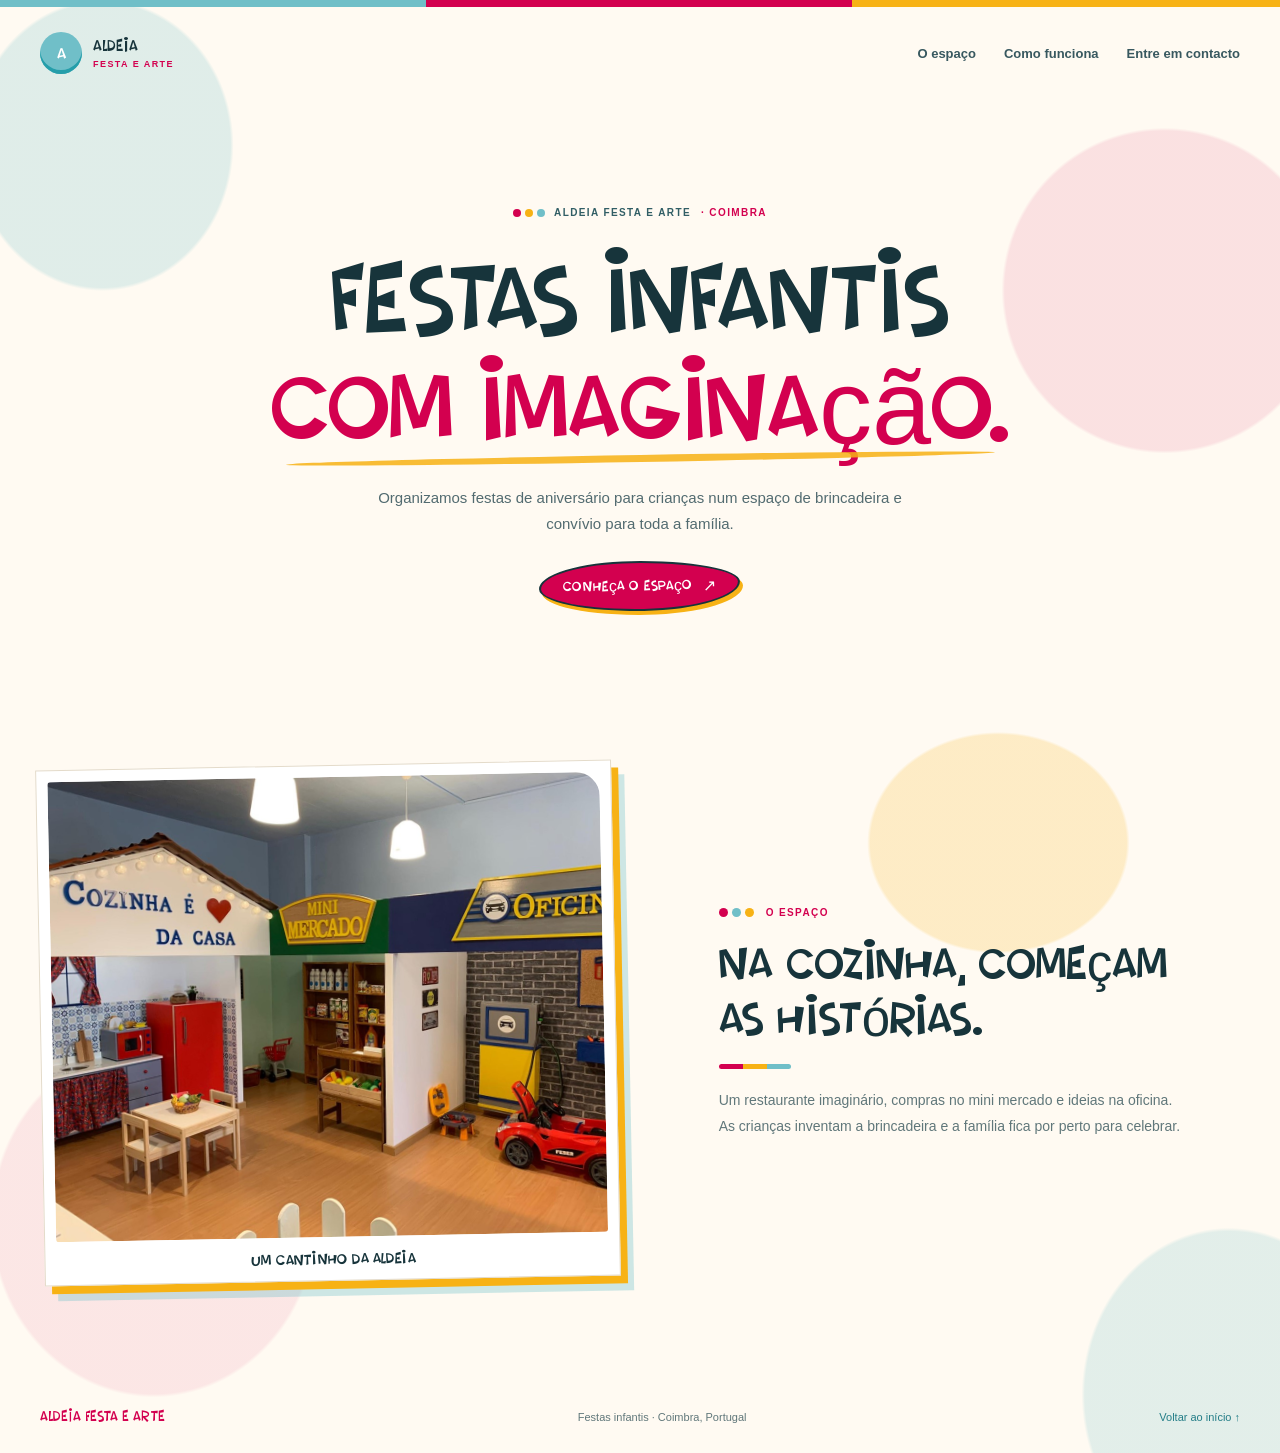
==== index.html @ 73db5b00 "initial commit" ====
<!doctype html>
<html lang="pt-PT">
  <head>
    <meta charset="utf-8">
    <meta name="viewport" content="width=device-width, initial-scale=1">
    <meta name="theme-color" content="#fffaf2">
    <meta
      name="description"
      content="Aldeia Festa e Arte: festas de aniversário para crianças em Coimbra, num espaço de brincadeira e convívio."
    >
    <title>Aldeia Festa e Arte — Festas infantis em Coimbra</title>
    <link rel="stylesheet" href="style.css">
    <link rel="stylesheet" href="home.css">
  </head>
  <body class="home-page">
    <div class="color-bar"></div>
    <header class="wrap site-header">
      <a
        class="brand"
        href="index.html"
        aria-label="Aldeia Festa e Arte, início"
      >
        <span class="brand-mark">A</span>
        <span class="brand-name">Aldeia<small>Festa e Arte</small></span>
      </a>
      <button
        class="nav-toggle"
        aria-label="Abrir menu"
        aria-expanded="false"
        aria-controls="mainNav"
      >
        ☰
      </button>
      <nav class="nav" id="mainNav" aria-label="Navegação principal">
        <a href="espaco.html">O espaço</a>
        <a href="como-funciona.html">Como funciona</a>
        <a href="contacto.html">Entre em contacto</a>
      </nav>
    </header>

    <main>
      <section class="home-cover wrap" aria-labelledby="home-title">
        <div class="home-cover-copy">
          <p class="home-overline">
            <span></span>
            Aldeia Festa e Arte <span class="home-location">· Coimbra</span>
          </p>
          <h1 id="home-title">
            Festas infantis<br>
            <span>com imaginação.</span>
          </h1>
          <p class="home-description">
            Organizamos festas de aniversário para crianças num espaço de
            brincadeira e convívio para toda a família.
          </p>
          <a class="home-scroll" href="#aldeia">
            Conheça o espaço <span aria-hidden="true">↗</span>
          </a>
        </div>
      </section>

      <section class="home-introduction">
        <div class="wrap home-introduction-inner">
          <figure class="home-visual">
            <img
              src="assets/imgs/aldeia1.jpg"
              alt="Cozinha de brincar, mini mercado e oficina na Aldeia"
              fetchpriority="high"
            >
            <figcaption>Um cantinho da Aldeia</figcaption>
          </figure>
          <div class="home-intro-copy">
            <p class="home-intro-label">
              <span class="home-dot"></span>
              O espaço
            </p>
            <h2>Na cozinha, começam as histórias.</h2>
            <p>
              Um restaurante imaginário, compras no mini mercado e ideias na
              oficina. As crianças inventam a brincadeira e a família fica por
              perto para celebrar.
            </p>
          </div>
        </div>
      </section>
    </main>

    <footer class="site-footer">
      <div class="wrap footer-inner">
        <div class="footer-brand">Aldeia Festa e Arte</div>
        <p>Festas infantis · Coimbra, Portugal</p>
        <a class="footer-home" href="index.html">Voltar ao início ↑</a>
      </div>
    </footer>
    <script src="script.js" defer></script>
  </body>
</html>
---- style.css ----
@font-face
{
  font-family: Comictastic;
  src: url('assets/font/Comictastic.otf') format('opentype');
  font-display: swap;
}

:root
{
  --teal: #70bfc8;
  --pink: #d3004f;
  --yellow: #f7b215;
  --ink: #17343b;
  --paper: #fffaf2;
  --cream: #f7efdf;
  --sans: Arial,Helvetica,sans-serif;
  --display: Comictastic,'Trebuchet MS',sans-serif;
  --serif: Georgia,'Times New Roman',serif;
  --max: 1200px;
}

*
{
  box-sizing: border-box;
}

html
{
  scroll-behavior: smooth;
}

body
{
  margin: 0;
  background: var(--paper);
  color: var(--ink);
  font-family: var(--sans);
  -webkit-font-smoothing: antialiased;
}

img
{
  display: block;
  max-width: 100%;
}

a
{
  color: inherit;
}

.color-bar
{
  height: 7px;
  background: linear-gradient(90deg,var(--teal) 0 33.3%,var(--pink) 33.3% 66.6%,var(--yellow) 66.6%);
}

.wrap
{
  width: min(var(--max),calc(100% - 64px));
  margin: auto;
}

.site-header
{
  height: 84px;
  display: flex;
  align-items: center;
  justify-content: space-between;
  gap: 28px;
  border-bottom: 1px solid #17343b18;
}

.brand
{
  display: flex;
  gap: 11px;
  align-items: center;
  text-decoration: none;
}

.brand-mark
{
  width: 42px;
  height: 42px;
  border-radius: 50%;
  display: grid;
  place-items: center;
  background: var(--teal);
  color: white;
  font: 19px var(--display);
  box-shadow: inset 0 -4px #259eaa;
}

.brand-name
{
  font: 18px var(--display);
  line-height: .98;
}

.brand-name small
{
  display: block;
  font: 9px var(--sans);
  font-weight: 800;
  letter-spacing: .16em;
  text-transform: uppercase;
  color: var(--pink);
  margin-top: 5px;
}

.nav
{
  display: flex;
  align-items: center;
  gap: 28px;
}

.nav a
{
  position: relative;
  display: inline-flex;
  align-items: center;
  justify-content: center;
  min-height: 36px;
  padding: 4px 0;
  text-decoration: none;
  font-size: 13px;
  font-weight: 700;
  color: #38585f;
  transition: color .2s;
}

.nav a::after
{
  position: absolute;
  right: 0;
  bottom: 2px;
  left: 0;
  height: 1px;
  background: var(--pink);
  content: "";
  transform: scaleX(0);
  transform-origin: left;
  transition: transform .2s ease;
}

.nav a:hover
{
  color: var(--pink);
}

.nav a:hover::after,
.nav a[aria-current=page]::after
{
  transform: scaleX(1);
}

.nav a[aria-current=page]
{
  color: var(--pink);
}

.nav-toggle
{
  display: none;
  border: 0;
  border-radius: 50%;
  background: transparent;
  font-size: 25px;
  color: var(--ink);
  cursor: pointer;
  transition: background-color .2s,color .2s;
}

.nav-toggle:hover
{
  background: #e7f4f2;
  color: var(--pink);
}

main
{
  overflow: hidden;
}

.kicker
{
  text-transform: uppercase;
  letter-spacing: .16em;
  font-size: 10px;
  font-weight: 800;
  color: #47747c;
  display: flex;
  align-items: center;
  gap: 10px;
}

.kicker:before
{
  content: "";
  width: 24px;
  height: 2px;
  background: var(--yellow);
}

.home-hero
{
  padding: 66px 0 26px;
  text-align: center;
}

.home-hero .kicker
{
  justify-content: center;
}

.home-hero .kicker:before
{
  display: none;
}

.home-hero h1
{
  font: clamp(52px,8vw,104px)/.96 var(--serif);
  font-weight: 400;
  letter-spacing: -.065em;
  max-width: 970px;
  margin: 23px auto 16px;
}

.home-hero p
{
  max-width: 590px;
  margin: 0 auto;
  color: #60777a;
  font-size: 15px;
  line-height: 1.75;
}

.home-photos
{
  display: grid;
  grid-template-columns: 1.13fr .8fr 1.13fr;
  align-items: end;
  gap: 15px;
  padding: 42px 0 68px;
}

.home-photo
{
  position: relative;
  overflow: hidden;
  background: #eadfcb;
}

.home-photo img
{
  width: 100%;
  height: 100%;
  object-fit: cover;
  transition: transform .55s;
}

.home-photo:hover img
{
  transform: scale(1.035);
}

.home-photo:first-child
{
  height: 285px;
  border-radius: 80px 8px 8px 8px;
}

.home-photo:nth-child(2)
{
  height: 355px;
  border-radius: 8px;
}

.home-photo:nth-child(3)
{
  height: 285px;
  border-radius: 8px 8px 80px 8px;
}

.photo-caption
{
  position: absolute;
  left: 12px;
  bottom: 12px;
  background: var(--paper);
  padding: 8px 12px;
  border-radius: 20px;
  font-size: 10px;
  font-weight: 700;
}

.home-intro
{
  border-top: 1px solid #17343b20;
  padding: 46px 0 82px;
  display: grid;
  grid-template-columns: 1fr 1.2fr;
  gap: 45px;
  align-items: start;
}

.home-intro h2
{
  font: 38px/1.06 var(--serif);
  font-weight: 400;
  letter-spacing: -.04em;
  margin: 0;
}

.home-intro p
{
  font-size: 14px;
  line-height: 1.8;
  color: #60777a;
  margin: 0;
  max-width: 620px;
}

.page-links
{
  background: var(--cream);
  padding: 62px 0;
}

.page-links-head
{
  display: flex;
  justify-content: space-between;
  align-items: end;
  margin-bottom: 24px;
}

.page-links h2
{
  font: 36px var(--serif);
  font-weight: 400;
  letter-spacing: -.04em;
  margin: 13px 0 0;
}

.page-link-list
{
  border-top: 1px solid #17343b30;
}

.page-link
{
  display: grid;
  grid-template-columns: 70px 1fr auto;
  align-items: center;
  text-decoration: none;
  padding: 20px 5px;
  border-bottom: 1px solid #17343b30;
  gap: 20px;
  transition: padding .2s,color .2s;
}

.page-link:hover
{
  padding-left: 14px;
  color: var(--pink);
}

.page-link .num
{
  font: 21px var(--display);
  color: var(--teal);
}

.page-link strong
{
  font: 24px var(--serif);
  font-weight: 400;
}

.page-link .arrow
{
  font-size: 20px;
}

.page-hero
{
  padding: 72px 0 46px;
}

.page-hero h1
{
  font: clamp(50px,8vw,96px)/.96 var(--serif);
  font-weight: 400;
  letter-spacing: -.065em;
  max-width: 850px;
  margin: 22px 0;
}

.page-hero p
{
  max-width: 590px;
  color: #60777a;
  font-size: 15px;
  line-height: 1.75;
}

.feature-photo
{
  width: 100%;
  height: min(62vw,590px);
  min-height: 300px;
  object-fit: cover;
  border-radius: 8px 110px 8px 8px;
}

.content-section
{
  padding: 74px 0;
}

.content-section h2
{
  font: clamp(36px,5vw,58px)/1 var(--serif);
  font-weight: 400;
  letter-spacing: -.05em;
  margin: 15px 0 22px;
}

.content-section p
{
  color: #60777a;
  line-height: 1.8;
  font-size: 14px;
}

.two-col
{
  display: grid;
  grid-template-columns: .85fr 1.15fr;
  gap: 64px;
  align-items: center;
}

.two-col img
{
  width: 100%;
  height: 420px;
  object-fit: cover;
  border-radius: 8px 80px 8px 8px;
}

.text-col
{
  max-width: 580px;
}

.feature-list
{
  list-style: none;
  padding: 0;
  margin: 24px 0 0;
  display: grid;
  gap: 16px;
}

.feature-list li
{
  display: grid;
  grid-template-columns: 36px 1fr;
  gap: 12px;
  align-items: start;
}

.feature-list .icon
{
  width: 34px;
  height: 34px;
  border-radius: 11px;
  background: #e2f3f2;
  display: grid;
  place-items: center;
  color: #258e99;
}

.feature-list strong
{
  display: block;
  font-size: 13px;
  margin: 2px 0 4px;
}

.feature-list span
{
  font-size: 12px;
  line-height: 1.6;
  color: #718487;
}

.gallery-grid
{
  display: grid;
  grid-template-columns: repeat(12,1fr);
  grid-auto-rows: 68px;
  gap: 14px;
  padding: 8px 0 78px;
}

.gallery-item
{
  position: relative;
  overflow: hidden;
  background: #eee;
}

.gallery-item img
{
  width: 100%;
  height: 100%;
  object-fit: cover;
  transition: transform .5s;
}

.gallery-item:hover img
{
  transform: scale(1.04);
}

.gallery-item:nth-child(1)
{
  grid-column: span 7;
  grid-row: span 6;
  border-radius: 75px 8px 8px;
}

.gallery-item:nth-child(2)
{
  grid-column: span 5;
  grid-row: span 4;
  border-radius: 8px;
}

.gallery-item:nth-child(3)
{
  grid-column: span 5;
  grid-row: span 4;
  border-radius: 8px 8px 65px;
}

.gallery-item:nth-child(4)
{
  grid-column: span 7;
  grid-row: span 5;
  border-radius: 8px;
}

.gallery-item:nth-child(5)
{
  grid-column: span 5;
  grid-row: span 5;
  border-radius: 8px;
}

.gallery-item:nth-child(6)
{
  grid-column: span 6;
  grid-row: span 5;
  border-radius: 8px 8px 8px 70px;
}

.gallery-item:nth-child(7)
{
  grid-column: span 6;
  grid-row: span 5;
  border-radius: 8px;
}

.gallery-item figcaption
{
  position: absolute;
  left: 12px;
  bottom: 12px;
  background: #fffaf2ed;
  padding: 8px 12px;
  border-radius: 30px;
  font-size: 10px;
  font-weight: 700;
}

.steps
{
  display: grid;
  grid-template-columns: repeat(3,1fr);
  gap: 14px;
  padding: 8px 0 72px;
}

.step
{
  background: #fff;
  padding: 28px 25px;
  min-height: 220px;
}

.step .num
{
  font: 43px var(--display);
  color: var(--teal);
}

.step:nth-child(2) .num
{
  color: var(--pink);
}

.step:nth-child(3) .num
{
  color: #d99500;
}

.step h2
{
  font: 25px var(--serif);
  font-weight: 400;
  margin: 15px 0 9px;
}

.step p
{
  font-size: 13px;
  line-height: 1.7;
  color: #718487;
  margin: 0;
}

.note-band
{
  background: var(--teal);
  color: #fff;
  padding: 34px;
  border-radius: 5px 70px 5px 5px;
  margin: 0 0 75px;
}

.note-band p
{
  font: 25px/1.3 var(--serif);
  margin: 0;
  max-width: 720px;
  color: #fff;
}

.site-footer
{
  background: #12353c;
  color: #dcebed;
  padding: 27px 0;
}

.footer-inner
{
  display: flex;
  align-items: center;
  justify-content: space-between;
  gap: 20px;
}

.footer-inner p
{
  font-size: 11px;
  color: #afc8ca;
  margin: 0;
}

.footer-brand
{
  font: 16px var(--display);
}

.footer-home
{
  font-size: 11px;
  color: #eaf6f6;
  text-decoration: none;
}

@media(max-width:760px)
{
  .wrap
  {
    width: calc(100% - 40px);
  }

  .site-header
  {
    height: 72px;
  }

  .nav-toggle
  {
    display: block;
    width: 42px;
    height: 42px;
  }

  .nav
  {
    display: none;
    position: absolute;
    z-index: 5;
    top: 72px;
    left: 14px;
    right: 14px;
    padding: 12px 18px;
    background: #fffdf8;
    border: 1px solid #e9dfcf;
    border-radius: 12px;
    box-shadow: 0 14px 30px rgb(23 52 59 / 12%);
    align-items: flex-start;
    flex-direction: column;
    gap: 0;
  }

  .nav a
  {
    width: 100%;
    justify-content: flex-start;
    min-height: 46px;
    padding: 0;
    border-bottom: 1px solid #e9dfcf;
  }

  .nav a::after
  {
    display: none;
  }

  .nav a:last-child
  {
    border-bottom: 0;
  }

  .nav a
  {
    width: 100%;
    justify-content: flex-start;
    min-height: 45px;
    padding: 0 15px;
  }

  .nav.open
  {
    display: flex;
  }

  .home-hero
  {
    padding-top: 54px;
  }

  .home-hero h1
  {
    font-size: clamp(48px,12vw,76px);
  }

  .home-hero p
  {
    font-size: 14px;
  }

  .home-photos
  {
    gap: 8px;
    padding: 31px 0 51px;
  }

  .home-photo:first-child,.home-photo:nth-child(3)
  {
    height: 210px;
  }

  .home-photo:nth-child(2)
  {
    height: 270px;
  }

  .photo-caption
  {
    font-size: 8px;
    left: 7px;
    bottom: 7px;
    padding: 7px 9px;
  }

  .home-intro
  {
    grid-template-columns: 1fr;
    gap: 18px;
    padding: 32px 0 58px;
  }

  .home-intro h2
  {
    font-size: 34px;
  }

  .page-links
  {
    padding: 48px 0;
  }

  .page-link
  {
    grid-template-columns: 40px 1fr auto;
    gap: 12px;
  }

  .page-link strong
  {
    font-size: 20px;
  }

  .page-hero
  {
    padding: 54px 0 30px;
  }

  .feature-photo
  {
    height: 390px;
    min-height: 0;
    border-top-right-radius: 75px;
  }

  .content-section
  {
    padding: 54px 0;
  }

  .two-col
  {
    grid-template-columns: 1fr;
    gap: 30px;
  }

  .two-col img
  {
    height: 340px;
  }

  .gallery-grid
  {
    grid-auto-rows: 48px;
    gap: 9px;
    padding-bottom: 56px;
  }

  .gallery-item:nth-child(1)
  {
    grid-column: span 12;
    grid-row: span 5;
  }

  .gallery-item:nth-child(2)
  {
    grid-column: span 6;
    grid-row: span 4;
  }

  .gallery-item:nth-child(3)
  {
    grid-column: span 6;
    grid-row: span 4;
  }

  .gallery-item:nth-child(4)
  {
    grid-column: span 7;
    grid-row: span 4;
  }

  .gallery-item:nth-child(5)
  {
    grid-column: span 5;
    grid-row: span 4;
  }

  .gallery-item:nth-child(6)
  {
    grid-column: span 6;
    grid-row: span 4;
  }

  .gallery-item:nth-child(7)
  {
    grid-column: span 6;
    grid-row: span 4;
  }

  .steps
  {
    grid-template-columns: 1fr;
    padding-bottom: 48px;
  }

  .step
  {
    min-height: 0;
    padding: 23px;
  }

  .note-band
  {
    padding: 26px;
    margin-bottom: 55px;
  }

  .note-band p
  {
    font-size: 21px;
  }

  .footer-inner
  {
    align-items: flex-start;
    flex-direction: column;
    gap: 9px;
  }

}

@media(prefers-reduced-motion:reduce)
{
  html
  {
    scroll-behavior: auto;
  }

  *,*:before,*:after
  {
    transition: none!important;
  }

}

/* Tipografia da identidade visual nas páginas internas. */
.page-hero h1,
.page-links h2,
.page-link strong,
.content-section h2,
.step h2,
.note-band p
{
  font-family: var(--display);
  letter-spacing: 0;
}
---- home.css ----
.home-page {
  background-color: var(--paper);
  background-image:
    radial-gradient(ellipse at 8% 10%, rgb(112 191 200 / 22%) 0 8rem, transparent 8.2rem),
    radial-gradient(ellipse at 91% 20%, rgb(211 0 79 / 10%) 0 10rem, transparent 10.2rem),
    radial-gradient(ellipse at 78% 58%, rgb(247 178 21 / 20%) 0 8rem, transparent 8.2rem),
    radial-gradient(ellipse at 12% 84%, rgb(211 0 79 / 8%) 0 10rem, transparent 10.2rem),
    radial-gradient(ellipse at 96% 96%, rgb(112 191 200 / 20%) 0 9rem, transparent 9.2rem);
}

.home-page .site-header {
  height: 92px;
  border-bottom: 0;
  background: transparent;
}

.home-page .nav {
  gap: 28px;
  padding: 0;
  border: 0;
  background: transparent;
  box-shadow: none;
  transform: none;
}

.home-page .nav a {
  min-height: 36px;
  padding: 4px 0;
  border-radius: 0;
}

.home-cover {
  position: relative;
  isolation: isolate;
  display: grid;
  width: 100%;
  max-width: none;
  min-height: clamp(460px, 54vw, 620px);
  margin: 0;
  padding: 64px 32px 78px;
  align-items: center;
  text-align: center;
}

.home-cover::before {
  position: absolute;
  z-index: -1;
  inset: 0;
  background: transparent;
  content: "";
}

.home-cover-copy {
  position: relative;
  max-width: 910px;
  margin: 0 auto;
  padding: clamp(24px, 4vw, 42px) clamp(20px, 5vw, 58px);
  border: 0;
  border-radius: 0;
  background: transparent;
  box-shadow: none;
}

.home-overline {
  display: flex;
  align-items: center;
  justify-content: center;
  gap: 10px;
  margin: 0;
  color: #537078;
  font-size: 10px;
  font-weight: 800;
  letter-spacing: 0.14em;
  line-height: 1.5;
  text-transform: uppercase;
}

.home-overline > span:first-child {
  width: 8px;
  height: 8px;
  margin-right: 23px;
  border-radius: 50%;
  background: var(--pink);
  box-shadow: 12px 0 0 var(--yellow), 24px 0 0 var(--teal);
}

.home-overline {
  color: #315e65;
}

.home-location {
  color: var(--pink);
}

.home-cover h1 {
  margin: 24px 0 18px;
  color: var(--ink);
  font-family: var(--display);
  font-size: clamp(57px, 8.3vw, 112px);
  font-weight: 400;
  letter-spacing: 0;
  line-height: 1.02;
  text-wrap: balance;
}

.home-cover h1 span {
  position: relative;
  color: var(--pink);
  white-space: nowrap;
}

.home-cover h1 span::after {
  position: absolute;
  right: 2%;
  bottom: -6px;
  left: 2%;
  height: 7px;
  border-radius: 50%;
  background: var(--yellow);
  content: "";
  opacity: 0.85;
  transform: rotate(-1deg);
}

.home-description {
  max-width: 540px;
  margin: 24px auto 24px;
  color: #526b70;
  font-size: 15px;
  line-height: 1.75;
}

.home-scroll {
  position: relative;
  display: inline-flex;
  align-items: center;
  justify-content: center;
  gap: 10px;
  min-height: 50px;
  padding: 0 22px;
  border: 2px solid var(--ink);
  border-radius: 46% 54% 48% 52% / 53% 44% 56% 47%;
  background: var(--pink);
  box-shadow: 3px 4px 0 var(--yellow);
  color: #fff;
  font-family: var(--display);
  font-size: 16px;
  text-decoration: none;
  white-space: nowrap;
  transform: rotate(-1deg);
  transition: transform 180ms ease, box-shadow 180ms ease;
}

.home-scroll:hover {
  box-shadow: 4px 6px 0 var(--yellow);
  transform: translateY(-2px) rotate(1deg);
}

.home-scroll:focus-visible,
.home-page .nav a:focus-visible,
.home-page .nav-toggle:focus-visible {
  outline: 3px solid var(--yellow);
  outline-offset: 4px;
}

.home-scroll span {
  font-family: var(--sans);
  font-size: 16px;
}

.home-introduction {
  padding: 34px 0 100px;
  background: transparent;
}

.home-introduction-inner {
  display: grid;
  grid-template-columns: 1.05fr 0.95fr;
  align-items: center;
  gap: clamp(42px, 8vw, 104px);
}

.home-visual {
  position: relative;
  margin: 0;
  padding: 11px 11px 43px;
  border: 1px solid #e4dbca;
  background: #fff;
  box-shadow: 7px 8px 0 var(--yellow), 13px 15px 0 rgb(112 191 200 / 35%);
  transform: rotate(-1.1deg);
}

.home-visual img {
  display: block;
  width: 100%;
  height: clamp(300px, 36vw, 460px);
  object-fit: cover;
  object-position: center 54%;
  border-radius: 3px 24px 3px 3px;
}

.home-visual figcaption {
  position: absolute;
  right: 12px;
  bottom: 11px;
  left: 12px;
  color: var(--ink);
  font-family: var(--display);
  font-size: 17px;
  text-align: center;
}

.home-intro-label {
  display: flex;
  align-items: center;
  gap: 38px;
  margin: 0 0 18px;
  color: var(--pink);
  font-size: 10px;
  font-weight: 800;
  letter-spacing: 0.14em;
  text-transform: uppercase;
}

.home-dot {
  flex: 0 0 9px;
  width: 9px;
  height: 9px;
  border-radius: 50%;
  background: var(--pink);
  box-shadow: 13px 0 0 var(--teal), 26px 0 0 var(--yellow);
}

.home-intro-copy h2 {
  max-width: 600px;
  margin: 0;
  color: var(--ink);
  font-family: var(--display);
  font-size: clamp(34px, 4vw, 51px);
  font-weight: 400;
  letter-spacing: 0;
  line-height: 1.08;
  text-wrap: balance;
}

.home-intro-copy h2::after {
  display: block;
  width: 72px;
  height: 5px;
  margin-top: 18px;
  border-radius: 99px;
  background: linear-gradient(90deg, var(--pink) 0 34%, var(--yellow) 34% 67%, var(--teal) 67%);
  content: "";
}

.home-intro-copy > p:last-child {
  max-width: 470px;
  margin: 19px 0 0;
  color: #60777a;
  font-size: 14px;
  line-height: 1.85;
}

.home-page .site-footer {
  position: relative;
  overflow: hidden;
  border: 0;
  background: transparent;
  color: var(--ink);
}

.home-page .footer-brand {
  color: var(--pink);
}

.home-page .footer-home {
  color: #237d87;
}

.home-page .footer-inner p {
  color: #60777a;
}

@media (max-width: 760px) {
  .home-page .site-header {
    height: 76px;
  }

  .home-page .nav {
    top: 76px;
    gap: 0;
    padding: 12px 18px;
    border: 1px solid #e9dfcf;
    border-radius: 12px;
    background: #fffdf8;
    box-shadow: 0 14px 30px rgb(23 52 59 / 12%);
    transform: none;
  }

  .home-page .nav a {
    justify-content: flex-start;
    min-height: 46px;
    padding: 0;
    border-bottom: 1px solid #e9dfcf;
    border-radius: 0;
  }

  .home-page .nav a::after {
    display: none;
  }

  .home-page .nav a:last-child {
    border-bottom: 0;
  }

  .home-cover {
    min-height: 440px;
    padding: 58px 24px 64px;
  }

  .home-cover h1 {
    margin-top: 22px;
    font-size: clamp(46px, 12vw, 76px);
    line-height: 1.08;
  }

  .home-cover h1 span {
    white-space: normal;
  }

  .home-cover h1 span::after {
    bottom: -3px;
    height: 5px;
  }

  .home-description {
    max-width: 440px;
    font-size: 14px;
  }

  .home-scroll {
    min-height: 48px;
    padding: 0 19px;
    font-size: 15px;
  }

  .home-introduction {
    padding-top: 22px;
    padding-bottom: 70px;
  }

  .home-introduction-inner {
    grid-template-columns: 1fr;
    gap: 40px;
  }

  .home-visual {
    max-width: 520px;
    margin: 0 auto;
  }

  .home-visual img {
    height: min(75vw, 340px);
  }

  .home-intro-copy {
    padding: 0 4px;
  }

  .home-intro-copy h2 {
    font-size: clamp(35px, 9vw, 48px);
  }
}

@media (prefers-reduced-motion: reduce) {
  .home-scroll {
    transition: none;
  }
}
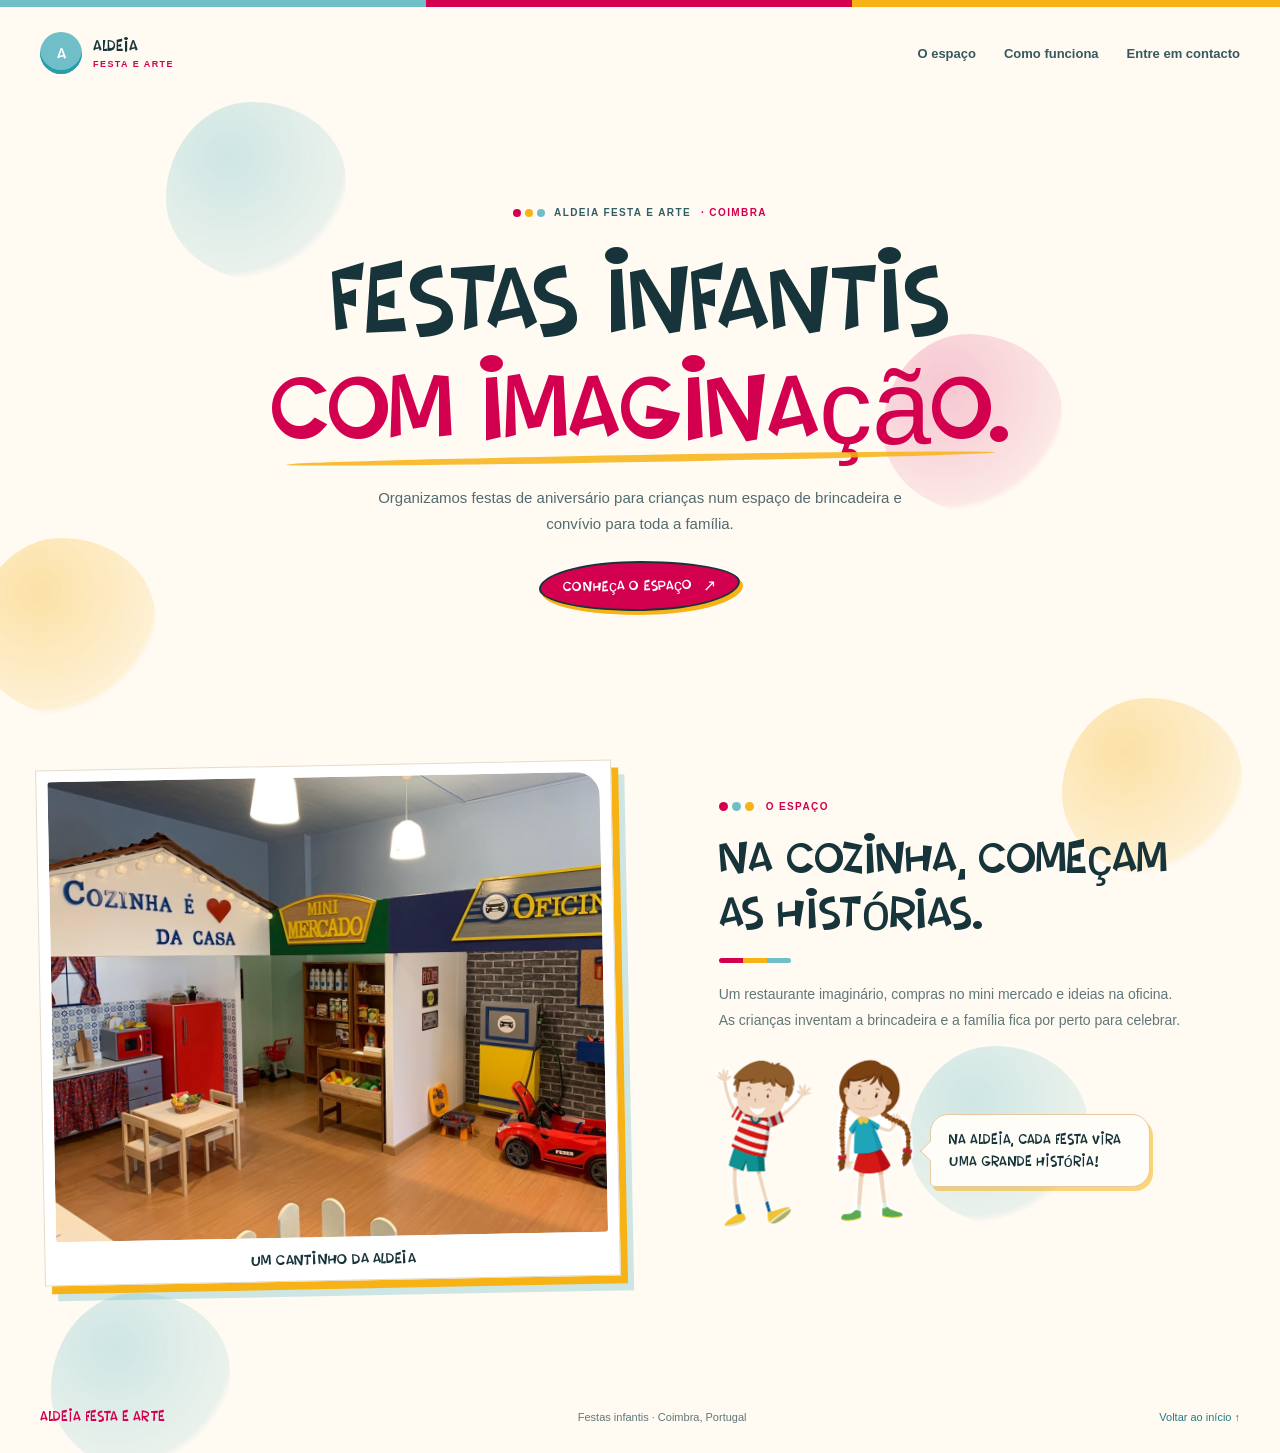
==== commit c1913d63: "Add mascotes da Aldeia" ====
--- a/index.html
+++ b/index.html
@@ -14,6 +14,14 @@
   </head>
   <body class="home-page">
     <div class="color-bar"></div>
+    <div class="home-balloons" aria-hidden="true">
+      <span class="balloon balloon-teal balloon-one"></span>
+      <span class="balloon balloon-pink balloon-two"></span>
+      <span class="balloon balloon-yellow balloon-six"></span>
+      <span class="balloon balloon-yellow balloon-three"></span>
+      <span class="balloon balloon-teal balloon-seven"></span>
+      <span class="balloon balloon-teal balloon-five"></span>
+    </div>
     <header class="wrap site-header">
       <a
         class="brand"
@@ -80,6 +88,12 @@
               oficina. As crianças inventam a brincadeira e a família fica por
               perto para celebrar.
             </p>
+            <div class="home-mascot">
+              <figure class="home-mascot-art">
+                <img src="assets/imgs/personagens-aldeia.png" alt="Duas crianças, personagens da Aldeia">
+              </figure>
+              <p class="home-mascot-speech">Na Aldeia, cada festa vira uma grande história!</p>
+            </div>
           </div>
         </div>
       </section>
--- a/home.css
+++ b/home.css
@@ -1,11 +1,84 @@
 .home-page {
-  background-color: var(--paper);
-  background-image:
-    radial-gradient(ellipse at 8% 10%, rgb(112 191 200 / 22%) 0 8rem, transparent 8.2rem),
-    radial-gradient(ellipse at 91% 20%, rgb(211 0 79 / 10%) 0 10rem, transparent 10.2rem),
-    radial-gradient(ellipse at 78% 58%, rgb(247 178 21 / 20%) 0 8rem, transparent 8.2rem),
-    radial-gradient(ellipse at 12% 84%, rgb(211 0 79 / 8%) 0 10rem, transparent 10.2rem),
-    radial-gradient(ellipse at 96% 96%, rgb(112 191 200 / 20%) 0 9rem, transparent 9.2rem);
+  position: relative;
+  isolation: isolate;
+  background: var(--paper);
+}
+
+.home-page > :not(.home-balloons) {
+  position: relative;
+  z-index: 1;
+}
+
+.home-balloons {
+  position: absolute;
+  z-index: 0;
+  inset: 0;
+  overflow: hidden;
+  pointer-events: none;
+}
+
+.home-balloons .balloon {
+  position: absolute;
+  display: block;
+  width: clamp(110px, 14vw, 190px);
+  aspect-ratio: 1;
+  border-radius: 48% 52% 45% 55% / 54% 44% 56% 46%;
+  filter: blur(0.5px);
+  opacity: 0.82;
+}
+
+.balloon-teal {
+  background: radial-gradient(circle at 35% 30%, rgb(112 191 200 / 42%), rgb(112 191 200 / 17%) 68%, transparent 72%);
+}
+
+.balloon-pink {
+  background: radial-gradient(circle at 35% 30%, rgb(211 0 79 / 25%), rgb(211 0 79 / 9%) 68%, transparent 72%);
+}
+
+.balloon-yellow {
+  background: radial-gradient(circle at 35% 30%, rgb(247 178 21 / 42%), rgb(247 178 21 / 17%) 68%, transparent 72%);
+}
+
+.balloon-one {
+  top: 7%;
+  left: 13%;
+  width: clamp(95px, 10vw, 140px);
+  border-radius: 53% 47% 58% 42% / 42% 58% 44% 56%;
+}
+
+.balloon-three {
+  top: 48%;
+  right: 3%;
+  width: clamp(100px, 11vw, 150px);
+  border-radius: 43% 57% 47% 53% / 58% 45% 55% 42%;
+}
+
+.balloon-two {
+  top: 23%;
+  right: 17%;
+  width: clamp(68px, 7vw, 96px);
+  border-radius: 57% 43% 52% 48% / 48% 55% 45% 52%;
+}
+
+.balloon-six {
+  top: 37%;
+  left: -24px;
+  width: clamp(76px, 8vw, 112px);
+  border-radius: 42% 58% 54% 46% / 56% 42% 58% 44%;
+}
+
+.balloon-seven {
+  top: 72%;
+  right: 15%;
+  width: clamp(80px, 8vw, 115px);
+  border-radius: 55% 45% 43% 57% / 46% 58% 42% 54%;
+}
+
+.balloon-five {
+  top: 89%;
+  left: 4%;
+  width: clamp(66px, 7vw, 98px);
+  border-radius: 44% 56% 57% 43% / 55% 43% 57% 45%;
 }
 
 .home-page .site-header {
@@ -253,12 +326,65 @@
   content: "";
 }
 
-.home-intro-copy > p:last-child {
+.home-intro-copy > p:not(.home-intro-label) {
   max-width: 470px;
   margin: 19px 0 0;
   color: #60777a;
   font-size: 14px;
   line-height: 1.85;
+}
+
+.home-mascot {
+  display: flex;
+  align-items: center;
+  gap: 14px;
+  margin: 22px 0 0 -8px;
+}
+
+.home-mascot-art {
+  position: relative;
+  flex: 0 0 205px;
+  width: 205px;
+  height: 190px;
+  margin: 0;
+  overflow: hidden;
+}
+
+.home-mascot-art img {
+  position: absolute;
+  top: -95px;
+  left: -195px;
+  width: 480px;
+  max-width: none;
+  mix-blend-mode: multiply;
+}
+
+.home-mascot-speech {
+  position: relative;
+  max-width: 220px;
+  margin: 0;
+  padding: 14px 17px;
+  border: 1px solid #e8c9a2;
+  border-radius: 18px 18px 18px 5px;
+  background: #fffdf8;
+  box-shadow: 3px 4px 0 rgb(247 178 21 / 55%);
+  color: var(--ink);
+  font-family: var(--display);
+  font-size: 16px;
+  line-height: 1.35;
+}
+
+.home-mascot-speech::before {
+  position: absolute;
+  top: 50%;
+  left: -8px;
+  width: 14px;
+  height: 14px;
+  border-bottom: 1px solid #e8c9a2;
+  border-left: 1px solid #e8c9a2;
+  background: #fffdf8;
+  content: "";
+  transform: translateY(-50%) rotate(45deg);
 }
 
 .home-page .site-footer {
@@ -370,6 +496,26 @@
   .home-intro-copy h2 {
     font-size: clamp(35px, 9vw, 48px);
   }
+
+  .home-mascot {
+    flex-direction: column;
+    gap: 2px;
+    margin: 20px 0 0;
+  }
+
+  .home-mascot-speech {
+    align-self: flex-end;
+    margin-right: 8px;
+  }
+
+  .home-mascot-speech::before {
+    top: -8px;
+    left: 30px;
+    border: 0;
+    border-top: 1px solid #e8c9a2;
+    border-left: 1px solid #e8c9a2;
+    transform: rotate(45deg);
+  }
 }
 
 @media (prefers-reduced-motion: reduce) {
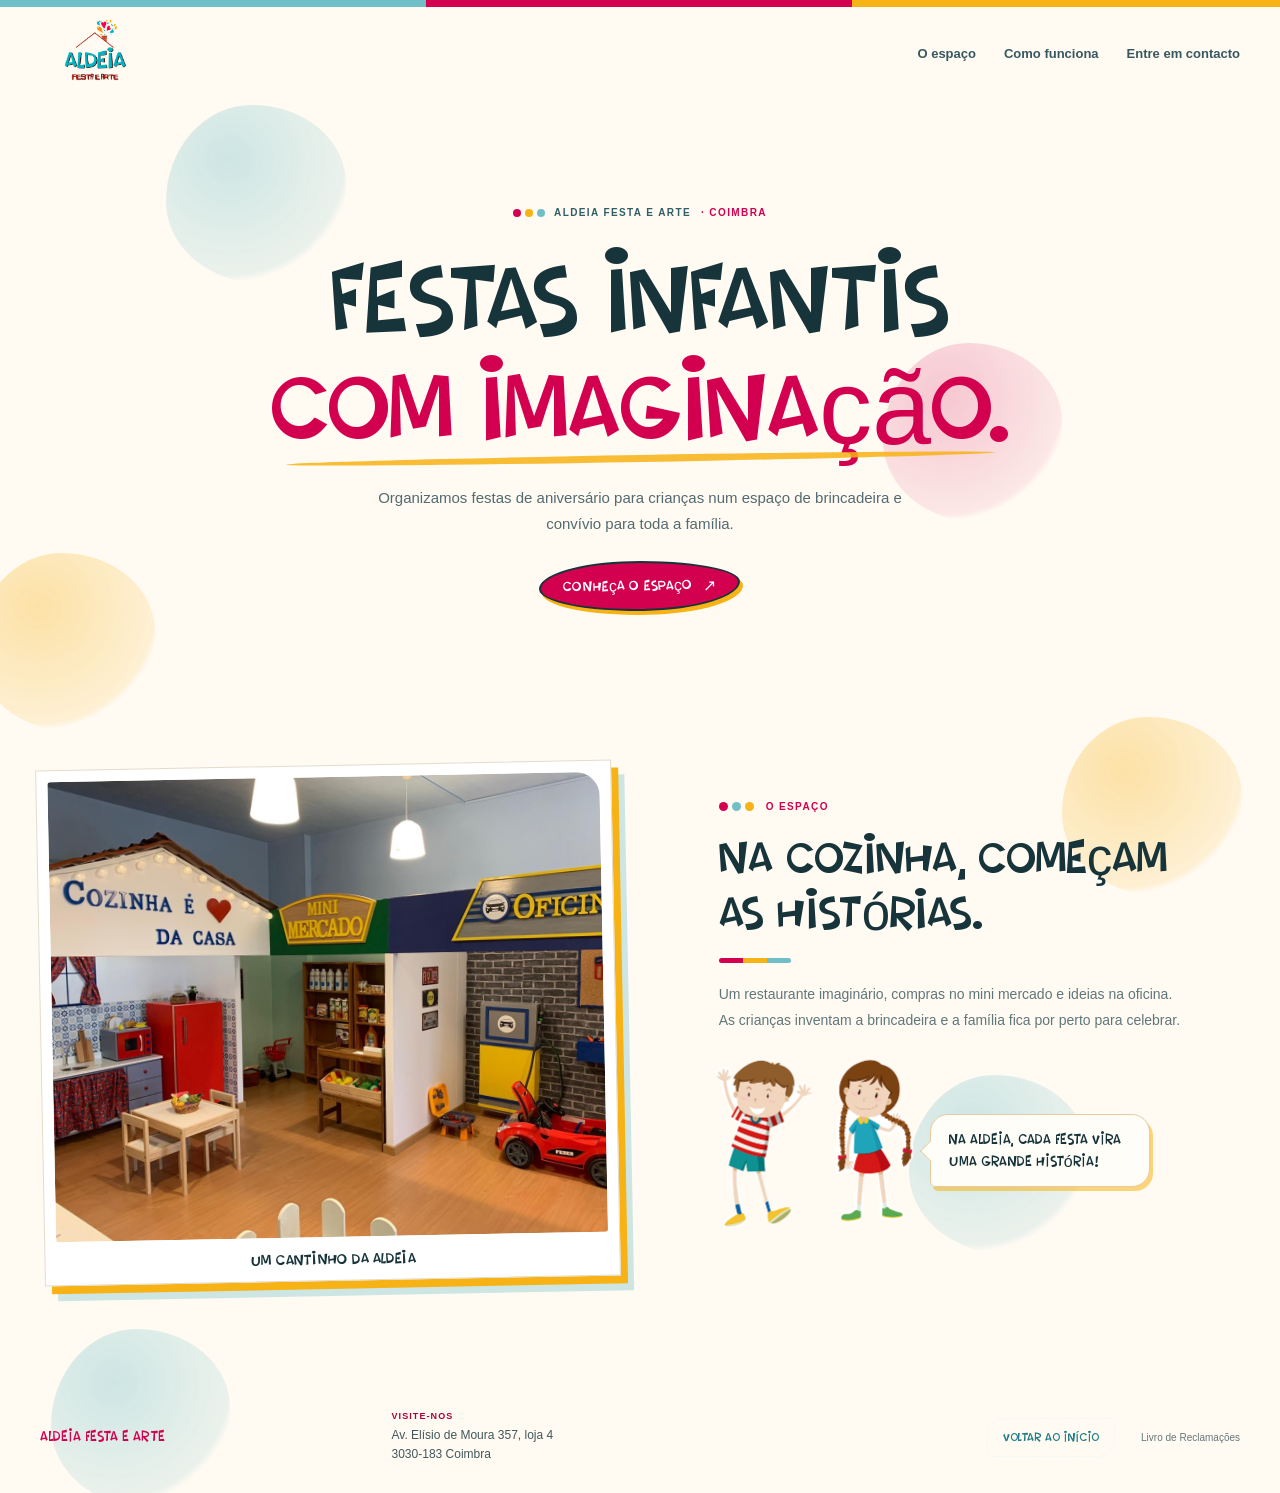
==== commit bc7d0bd3: "modificacoes no site" ====
--- a/index.html
+++ b/index.html
@@ -4,11 +4,12 @@
     <meta charset="utf-8">
     <meta name="viewport" content="width=device-width, initial-scale=1">
     <meta name="theme-color" content="#fffaf2">
+    <link rel="icon" type="image/svg+xml" href="assets/imgs/favicon.svg">
     <meta
       name="description"
       content="Aldeia Festa e Arte: festas de aniversário para crianças em Coimbra, num espaço de brincadeira e convívio."
     >
-    <title>Aldeia Festa e Arte — Festas infantis em Coimbra</title>
+    <title>Aldeia Festa e Arte</title>
     <link rel="stylesheet" href="style.css">
     <link rel="stylesheet" href="home.css">
   </head>
@@ -28,8 +29,7 @@
         href="index.html"
         aria-label="Aldeia Festa e Arte, início"
       >
-        <span class="brand-mark">A</span>
-        <span class="brand-name">Aldeia<small>Festa e Arte</small></span>
+        <img class="brand-logo" src="assets/imgs/logoaldeia.png" alt="">
       </a>
       <button
         class="nav-toggle"
@@ -102,8 +102,9 @@
     <footer class="site-footer">
       <div class="wrap footer-inner">
         <div class="footer-brand">Aldeia Festa e Arte</div>
-        <p>Festas infantis · Coimbra, Portugal</p>
-        <a class="footer-home" href="index.html">Voltar ao início ↑</a>
+        <address class="footer-address"><span class="footer-address-label">Visite-nos</span><a href="https://www.google.com/maps/place//data=!4m2!3m1!1s0xd22f97081789255:0xbe19085c9d4c660f?sa=X&amp;ved=1t:8290&amp;ictx=111" target="_blank" rel="noopener">Av. Elísio de Moura 357, loja 4<br>3030-183 Coimbra</a></address>
+        <a class="footer-home" href="index.html">Voltar ao início</a>
+        <a class="footer-complaints" href="https://www.livroreclamacoes.pt/Inicio/" target="_blank" rel="noopener">Livro de Reclamações</a>
       </div>
     </footer>
     <script src="script.js" defer></script>
--- a/style.css
+++ b/style.css
@@ -77,6 +77,24 @@
   gap: 11px;
   align-items: center;
   text-decoration: none;
+}
+
+.brand-logo
+{
+  display: block;
+  width: 116px;
+  height: 78px;
+  object-fit: contain;
+  object-position: center;
+  transform-origin: center;
+  transition: transform .28s cubic-bezier(.2,.8,.2,1), filter .28s ease;
+}
+
+.brand:hover .brand-logo,
+.brand:focus-visible .brand-logo
+{
+  transform: translateY(-3px) rotate(-2deg) scale(1.06);
+  filter: drop-shadow(0 4px 3px rgb(23 52 59 / 18%));
 }
 
 .brand-mark
@@ -657,15 +675,15 @@
 {
   background: #12353c;
   color: #dcebed;
-  padding: 27px 0;
+  padding: 30px 0;
 }
 
 .footer-inner
 {
-  display: flex;
+  display: grid;
+  grid-template-columns: minmax(180px, .8fr) minmax(240px, 1.4fr) auto auto;
   align-items: center;
-  justify-content: space-between;
-  gap: 20px;
+  gap: 26px;
 }
 
 .footer-inner p
@@ -675,6 +693,54 @@
   margin: 0;
 }
 
+.footer-address
+{
+  margin: 0;
+  font-style: normal;
+  display: grid;
+  gap: 5px;
+}
+
+.footer-address-label
+{
+  color: var(--yellow);
+  font-size: 9px;
+  font-weight: 700;
+  letter-spacing: .12em;
+  text-transform: uppercase;
+}
+
+.footer-address a
+{
+  color: #afc8ca;
+  font-size: 12px;
+  line-height: 1.55;
+  text-decoration: none;
+}
+
+.footer-address a:hover
+{
+  text-decoration: underline;
+  text-underline-offset: 3px;
+}
+
+.footer-complaints
+{
+  justify-self: end;
+  color: #91a9ab;
+  font-size: 10px;
+  opacity: .8;
+  text-decoration: none;
+  text-underline-offset: 3px;
+}
+
+.footer-complaints:hover
+{
+  color: #fff;
+  opacity: 1;
+  text-decoration: underline;
+}
+
 .footer-brand
 {
   font: 16px var(--display);
@@ -682,9 +748,20 @@
 
 .footer-home
 {
-  font-size: 11px;
+  justify-self: end;
+  padding: 10px 15px;
+  border: 1px dashed rgb(234 246 246 / 65%);
+  border-radius: 18px 5px 18px 5px;
   color: #eaf6f6;
+  font: 14px var(--display);
   text-decoration: none;
+  transition: transform .2s ease, background .2s ease;
+}
+
+.footer-home:hover
+{
+  transform: translateY(-2px) rotate(-1deg);
+  background: rgb(112 191 200 / 14%);
 }
 
 @media(max-width:760px)
@@ -697,6 +774,12 @@
   .site-header
   {
     height: 72px;
+  }
+
+  .brand-logo
+  {
+    width: 98px;
+    height: 66px;
   }
 
   .nav-toggle
@@ -925,11 +1008,31 @@
 
   .footer-inner
   {
+    display: grid;
+    grid-template-columns: 1fr;
     align-items: flex-start;
-    flex-direction: column;
-    gap: 9px;
-  }
-
+    gap: 16px;
+  }
+
+  .footer-home
+  {
+    justify-self: start;
+  }
+
+}
+
+@media (prefers-reduced-motion: reduce)
+{
+  .brand-logo
+  {
+    transition: none;
+  }
+
+  .brand:hover .brand-logo,
+  .brand:focus-visible .brand-logo
+  {
+    transform: none;
+  }
 }
 
 @media(prefers-reduced-motion:reduce)
--- a/home.css
+++ b/home.css
@@ -403,6 +403,15 @@
   color: #237d87;
 }
 
+.home-page .footer-address-label {
+  color: #a8003e;
+}
+
+.home-page .footer-address a,
+.home-page .footer-complaints {
+  color: #40585c;
+}
+
 .home-page .footer-inner p {
   color: #60777a;
 }
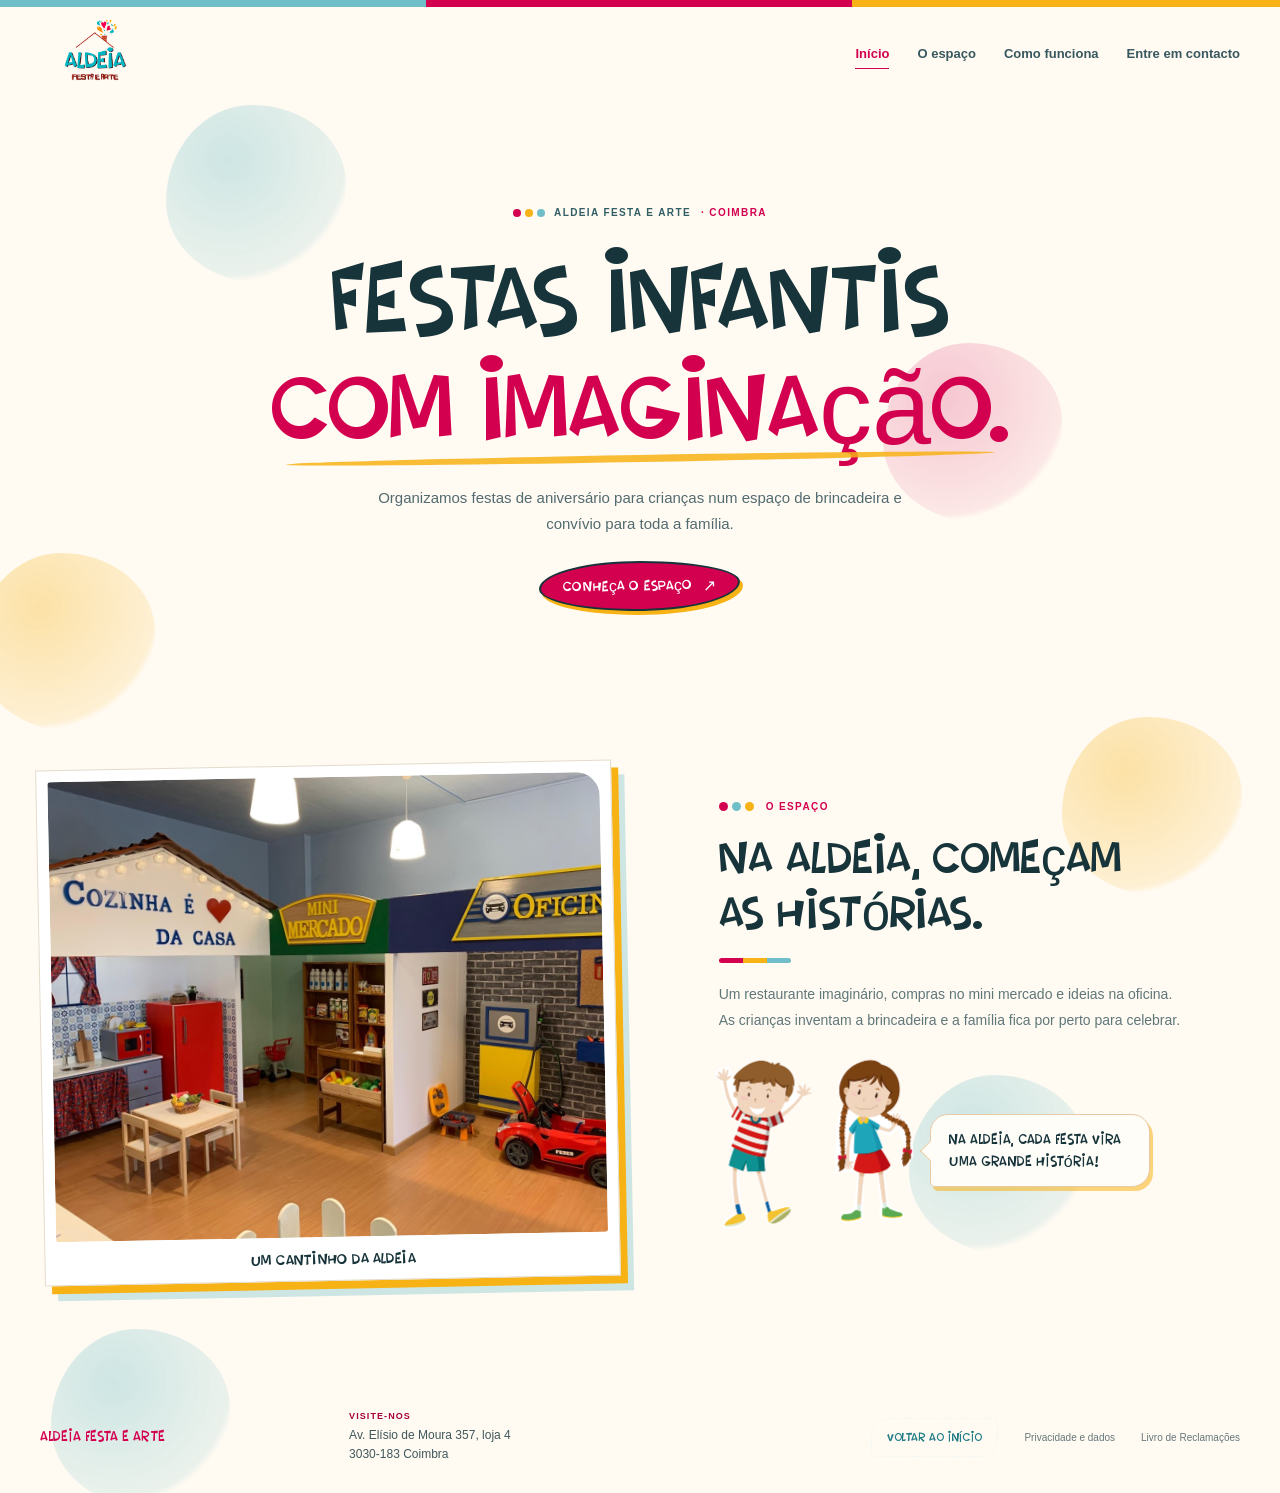
==== commit 23e8ef23: "prototipo v.1" ====
--- a/index.html
+++ b/index.html
@@ -40,6 +40,7 @@
         ☰
       </button>
       <nav class="nav" id="mainNav" aria-label="Navegação principal">
+        <a href="index.html" aria-current="page">Início</a>
         <a href="espaco.html">O espaço</a>
         <a href="como-funciona.html">Como funciona</a>
         <a href="contacto.html">Entre em contacto</a>
@@ -67,7 +68,7 @@
         </div>
       </section>
 
-      <section class="home-introduction">
+      <section class="home-introduction" id="aldeia">
         <div class="wrap home-introduction-inner">
           <figure class="home-visual">
             <img
@@ -82,7 +83,7 @@
               <span class="home-dot"></span>
               O espaço
             </p>
-            <h2>Na cozinha, começam as histórias.</h2>
+            <h2>Na Aldeia, começam as histórias.</h2>
             <p>
               Um restaurante imaginário, compras no mini mercado e ideias na
               oficina. As crianças inventam a brincadeira e a família fica por
@@ -90,7 +91,10 @@
             </p>
             <div class="home-mascot">
               <figure class="home-mascot-art">
-                <img src="assets/imgs/personagens-aldeia.png" alt="Duas crianças, personagens da Aldeia">
+                <img
+                  src="assets/imgs/personagens-aldeia.png"
+                  alt="Duas crianças, personagens da Aldeia"
+                >
               </figure>
               <p class="home-mascot-speech">Na Aldeia, cada festa vira uma grande história!</p>
             </div>
@@ -102,9 +106,27 @@
     <footer class="site-footer">
       <div class="wrap footer-inner">
         <div class="footer-brand">Aldeia Festa e Arte</div>
-        <address class="footer-address"><span class="footer-address-label">Visite-nos</span><a href="https://www.google.com/maps/place//data=!4m2!3m1!1s0xd22f97081789255:0xbe19085c9d4c660f?sa=X&amp;ved=1t:8290&amp;ictx=111" target="_blank" rel="noopener">Av. Elísio de Moura 357, loja 4<br>3030-183 Coimbra</a></address>
+        <address class="footer-address">
+          <span class="footer-address-label">Visite-nos</span>
+          <a
+            href="https://www.google.com/maps/place//data=!4m2!3m1!1s0xd22f97081789255:0xbe19085c9d4c660f?sa=X&amp;ved=1t:8290&amp;ictx=111"
+            target="_blank"
+            rel="noopener"
+          >
+            Av. Elísio de Moura 357, loja 4<br>
+            3030-183 Coimbra
+          </a>
+        </address>
         <a class="footer-home" href="index.html">Voltar ao início</a>
-        <a class="footer-complaints" href="https://www.livroreclamacoes.pt/Inicio/" target="_blank" rel="noopener">Livro de Reclamações</a>
+        <a class="footer-complaints" href="privacidade.html">Privacidade e dados</a>
+        <a
+          class="footer-complaints"
+          href="https://www.livroreclamacoes.pt/Inicio/"
+          target="_blank"
+          rel="noopener"
+        >
+          Livro de Reclamações
+        </a>
       </div>
     </footer>
     <script src="script.js" defer></script>
--- a/style.css
+++ b/style.css
@@ -681,7 +681,7 @@
 .footer-inner
 {
   display: grid;
-  grid-template-columns: minmax(180px, .8fr) minmax(240px, 1.4fr) auto auto;
+  grid-template-columns: minmax(180px, .8fr) minmax(240px, 1.4fr) auto auto auto;
   align-items: center;
   gap: 26px;
 }
@@ -739,6 +739,74 @@
   color: #fff;
   opacity: 1;
   text-decoration: underline;
+}
+
+.privacy-hero h1
+{
+  max-width: 900px;
+  font-family: var(--serif);
+  font-size: clamp(42px, 6vw, 68px);
+  letter-spacing: -.045em;
+}
+
+.privacy-content
+{
+  max-width: 850px;
+  padding: 0 0 76px;
+}
+
+.privacy-summary
+{
+  padding: 24px 28px;
+  border-left: 4px solid var(--teal);
+  border-radius: 4px 18px 18px 4px;
+  background: #eaf5f3;
+}
+
+.privacy-summary-label
+{
+  color: #47747c;
+  font-size: 10px;
+  font-weight: 800;
+  letter-spacing: .12em;
+  text-transform: uppercase;
+}
+
+.privacy-summary p
+{
+  margin: 10px 0 0;
+  color: var(--ink);
+  font: 19px/1.65 var(--sans);
+}
+
+.privacy-details
+{
+  display: grid;
+  gap: 8px;
+  padding: 26px 0 30px;
+}
+
+.privacy-details section
+{
+  padding: 20px 0;
+  border-bottom: 1px solid #17343b20;
+}
+
+.privacy-details h2
+{
+  margin: 0 0 9px;
+  color: var(--ink);
+  font: 22px/1.3 var(--sans);
+  font-weight: 700;
+}
+
+.privacy-details p
+{
+  max-width: 760px;
+  margin: 0;
+  color: #60777a;
+  font-size: 14px;
+  line-height: 1.8;
 }
 
 .footer-brand
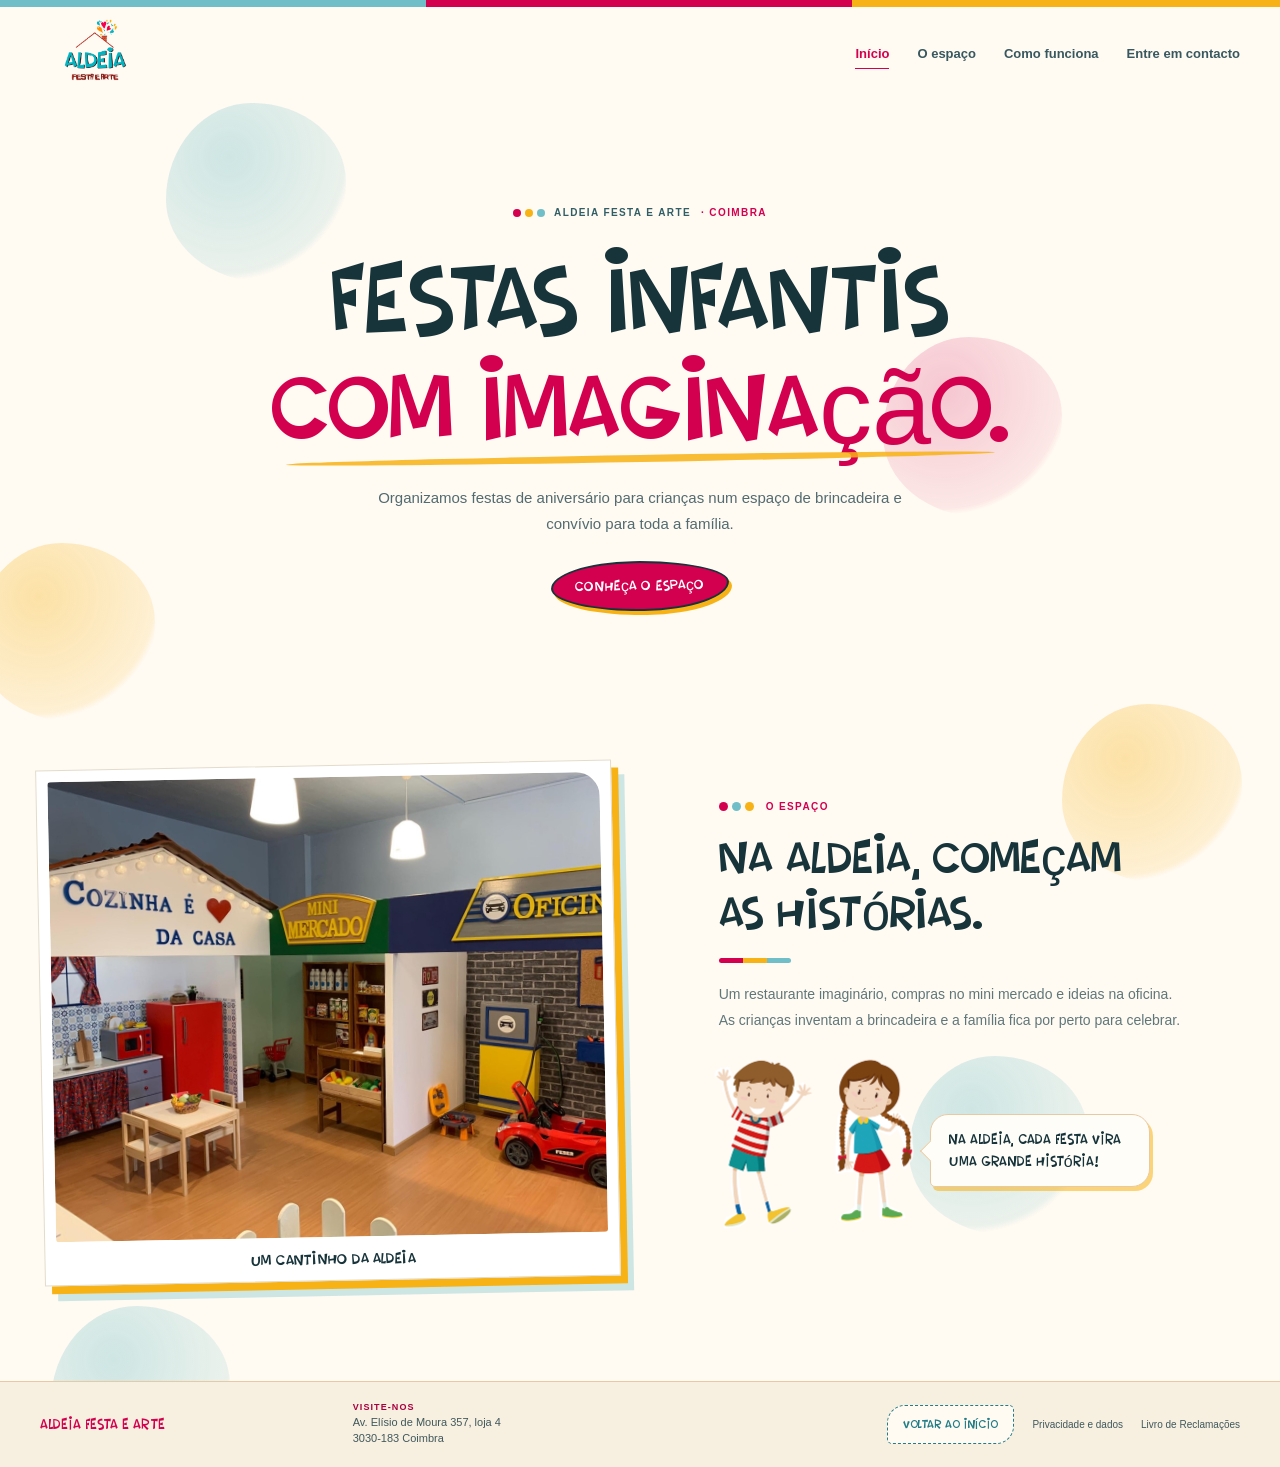
==== commit 50330114: "att a responsividade v2" ====
--- a/index.html
+++ b/index.html
@@ -63,7 +63,7 @@
             brincadeira e convívio para toda a família.
           </p>
           <a class="home-scroll" href="#aldeia">
-            Conheça o espaço <span aria-hidden="true">↗</span>
+            Conheça o espaço
           </a>
         </div>
       </section>
--- a/style.css
+++ b/style.css
@@ -675,7 +675,7 @@
 {
   background: #12353c;
   color: #dcebed;
-  padding: 30px 0;
+  padding: 20px 0;
 }
 
 .footer-inner
@@ -683,7 +683,7 @@
   display: grid;
   grid-template-columns: minmax(180px, .8fr) minmax(240px, 1.4fr) auto auto auto;
   align-items: center;
-  gap: 26px;
+  gap: 18px;
 }
 
 .footer-inner p
@@ -698,7 +698,7 @@
   margin: 0;
   font-style: normal;
   display: grid;
-  gap: 5px;
+  gap: 3px;
 }
 
 .footer-address-label
@@ -713,8 +713,8 @@
 .footer-address a
 {
   color: #afc8ca;
-  font-size: 12px;
-  line-height: 1.55;
+  font-size: 11px;
+  line-height: 1.45;
   text-decoration: none;
 }
 
@@ -729,6 +729,7 @@
   justify-self: end;
   color: #91a9ab;
   font-size: 10px;
+  line-height: 1.4;
   opacity: .8;
   text-decoration: none;
   text-underline-offset: 3px;
@@ -1117,6 +1118,215 @@
 
 }
 
+/* Ajustes para telemóveis estreitos e texto com palavras longas. */
+@media (max-width: 420px)
+{
+  .wrap
+  {
+    width: calc(100% - 32px);
+  }
+
+  .site-header
+  {
+    gap: 12px;
+  }
+
+  .brand-logo
+  {
+    width: 88px;
+    height: 60px;
+  }
+
+  .home-cover
+  {
+    padding-right: 16px;
+    padding-left: 16px;
+  }
+
+  .home-cover h1
+  {
+    font-size: clamp(40px, 11vw, 52px);
+    overflow-wrap: anywhere;
+  }
+
+  .home-overline
+  {
+    font-size: 9px;
+    letter-spacing: .08em;
+  }
+
+  .home-scroll
+  {
+    max-width: 100%;
+    white-space: normal;
+  }
+
+  .page-hero h1
+  {
+    font-size: clamp(40px, 12vw, 54px);
+    overflow-wrap: anywhere;
+  }
+
+  .page-link
+  {
+    grid-template-columns: 30px minmax(0, 1fr) auto;
+    gap: 8px;
+  }
+
+  .page-link strong
+  {
+    font-size: 18px;
+  }
+
+  .home-photos
+  {
+    grid-template-columns: 1fr 1fr;
+    align-items: stretch;
+  }
+
+  .home-photo:first-child,
+  .home-photo:nth-child(3)
+  {
+    height: 175px;
+  }
+
+  .home-photo:nth-child(2)
+  {
+    grid-column: 1 / -1;
+    grid-row: 1;
+    height: 230px;
+  }
+
+  .feature-photo,
+  .two-col img
+  {
+    height: 280px;
+  }
+
+  .privacy-summary
+  {
+    padding: 20px;
+  }
+
+  .privacy-summary p
+  {
+    font-size: 16px;
+  }
+}
+
+@media (max-width: 980px)
+{
+  .footer-inner
+  {
+    grid-template-columns: repeat(2, minmax(0, 1fr));
+    align-items: start;
+    gap: 20px 28px;
+  }
+
+  .footer-inner > *
+  {
+    min-width: 0;
+  }
+
+  .footer-address
+  {
+    grid-column: 2;
+  }
+
+  .footer-home
+  {
+    justify-self: start;
+  }
+
+  .footer-complaints
+  {
+    justify-self: start;
+    line-height: 1.5;
+  }
+}
+
+@media (max-width: 760px)
+{
+  .site-header
+  {
+    position: relative;
+    height: auto;
+    min-height: 72px;
+    flex-wrap: wrap;
+    justify-content: space-between;
+    gap: 0 12px;
+  }
+
+  .site-header > .brand
+  {
+    margin-right: auto;
+  }
+
+  .site-header > .nav-toggle
+  {
+    flex: 0 0 42px;
+  }
+
+  .site-header > .nav
+  {
+    position: static;
+    inset: auto;
+    flex: 0 0 calc(100% + 0px);
+    width: 100%;
+    margin: 0 0 12px;
+    padding: 8px 14px;
+    border: 1px solid #e9dfcf;
+    border-radius: 12px;
+    background: #fffdf8;
+    box-shadow: 0 8px 18px rgb(23 52 59 / 8%);
+  }
+
+  .footer-inner
+  {
+    grid-template-columns: minmax(0, 1fr);
+    gap: 15px;
+  }
+
+  .footer-address
+  {
+    grid-column: auto;
+  }
+
+  .footer-complaints
+  {
+    justify-self: start;
+  }
+
+  .site-footer
+  {
+    padding: 18px 0;
+  }
+
+  .footer-inner
+  {
+    gap: 11px;
+    justify-items: center;
+    text-align: center;
+  }
+
+  .footer-address
+  {
+    justify-items: center;
+  }
+
+  .footer-home
+  {
+    justify-self: center;
+    min-height: 40px;
+    padding: 8px 12px;
+  }
+
+  .footer-complaints
+  {
+    justify-self: center;
+  }
+}
+
 /* Tipografia da identidade visual nas páginas internas. */
 .page-hero h1,
 .page-links h2,
--- a/home.css
+++ b/home.css
@@ -390,9 +390,10 @@
 .home-page .site-footer {
   position: relative;
   overflow: hidden;
-  border: 0;
-  background: transparent;
+  border-top: 1px solid #e8c9a2;
+  background: var(--cream);
   color: var(--ink);
+  padding: 20px 0;
 }
 
 .home-page .footer-brand {
@@ -416,19 +417,40 @@
   color: #60777a;
 }
 
+.home-page .footer-home {
+  border-color: #237d87;
+  background: #fffaf2;
+  color: #237d87;
+}
+
+.home-page .footer-complaints {
+  opacity: 1;
+}
+
 @media (max-width: 760px) {
+  .home-page .site-footer {
+    padding: 18px 0;
+  }
+
   .home-page .site-header {
-    height: 76px;
+    height: auto;
+    min-height: 76px;
+    flex-wrap: wrap;
+    gap: 0 12px;
   }
 
   .home-page .nav {
-    top: 76px;
+    position: static;
+    inset: auto;
+    flex: 0 0 100%;
+    width: 100%;
+    margin: 0 0 12px;
     gap: 0;
-    padding: 12px 18px;
+    padding: 8px 14px;
     border: 1px solid #e9dfcf;
     border-radius: 12px;
     background: #fffdf8;
-    box-shadow: 0 14px 30px rgb(23 52 59 / 12%);
+    box-shadow: 0 8px 18px rgb(23 52 59 / 8%);
     transform: none;
   }
 
@@ -477,6 +499,10 @@
     min-height: 48px;
     padding: 0 19px;
     font-size: 15px;
+  }
+
+  .home-scroll span {
+    display: none;
   }
 
   .home-introduction {
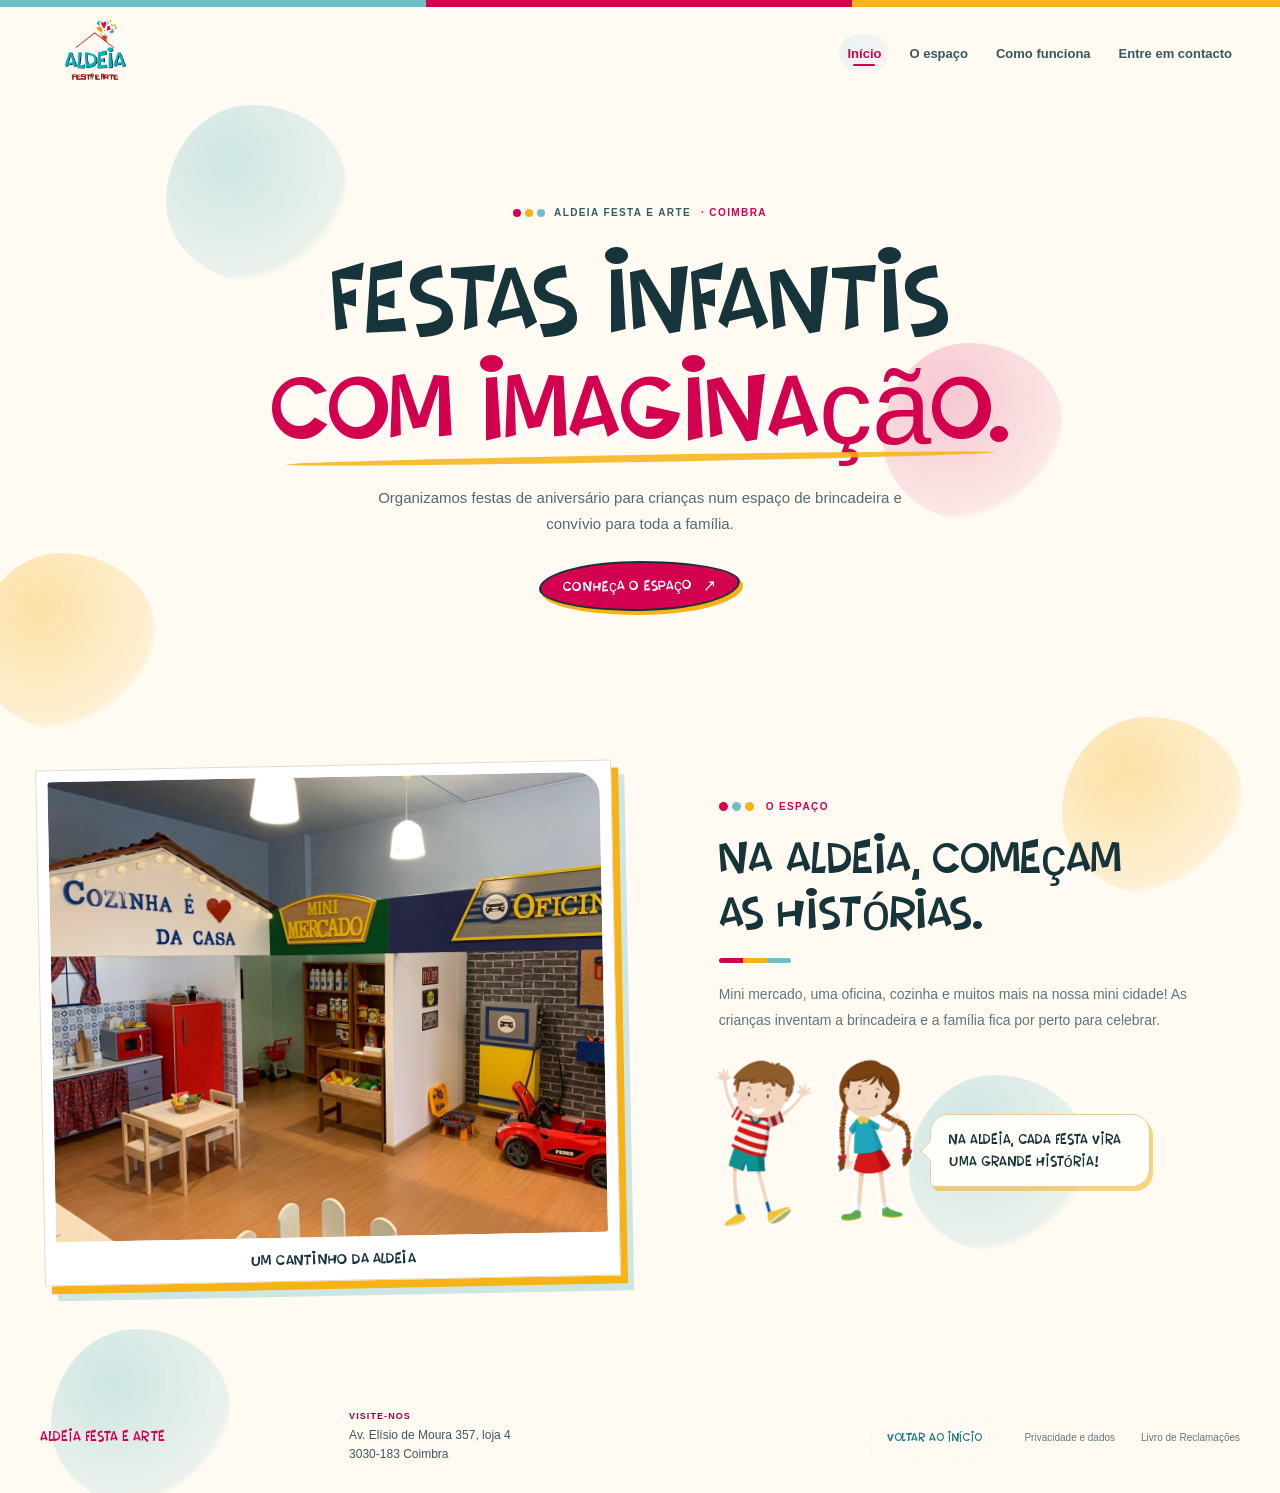
==== commit 4f6ded76: "v1 aprovada" ====
--- a/index.html
+++ b/index.html
@@ -63,7 +63,7 @@
             brincadeira e convívio para toda a família.
           </p>
           <a class="home-scroll" href="#aldeia">
-            Conheça o espaço
+            Conheça o espaço <span aria-hidden="true">↗</span>
           </a>
         </div>
       </section>
@@ -85,9 +85,9 @@
             </p>
             <h2>Na Aldeia, começam as histórias.</h2>
             <p>
-              Um restaurante imaginário, compras no mini mercado e ideias na
-              oficina. As crianças inventam a brincadeira e a família fica por
-              perto para celebrar.
+              Mini mercado, uma oficina, cozinha e muitos mais na nossa mini cidade!
+              As crianças inventam a brincadeira e a família fica
+              por perto para celebrar.
             </p>
             <div class="home-mascot">
               <figure class="home-mascot-art">
--- a/style.css
+++ b/style.css
@@ -131,41 +131,71 @@
 {
   display: flex;
   align-items: center;
-  gap: 28px;
+  gap: 12px;
 }
 
 .nav a
 {
   position: relative;
+  z-index: 0;
   display: inline-flex;
   align-items: center;
   justify-content: center;
   min-height: 36px;
-  padding: 4px 0;
+  padding: 4px 8px;
+  border-radius: 999px;
   text-decoration: none;
   font-size: 13px;
   font-weight: 700;
   color: #38585f;
-  transition: color .2s;
-}
-
+  transition: color .25s ease, transform .3s cubic-bezier(.2,.75,.25,1);
+}
+
+.nav a::before,
 .nav a::after
 {
   position: absolute;
-  right: 0;
-  bottom: 2px;
-  left: 0;
-  height: 1px;
+  content: "";
+  pointer-events: none;
+}
+
+.nav a::before
+{
+  z-index: -1;
+  inset: 0;
+  border-radius: inherit;
+  background: linear-gradient(135deg, #e7f4f2, #fff1f5);
+  opacity: 0;
+  transform: scale(.82);
+  transition: opacity .25s ease, transform .35s cubic-bezier(.2,.75,.25,1);
+}
+
+.nav a::after
+{
+  right: 14px;
+  bottom: 5px;
+  left: 14px;
+  height: 2px;
+  border-radius: 999px;
   background: var(--pink);
-  content: "";
   transform: scaleX(0);
-  transform-origin: left;
-  transition: transform .2s ease;
-}
-
-.nav a:hover
+  transform-origin: center;
+  transition: transform .3s cubic-bezier(.2,.75,.25,1);
+}
+
+.nav a:hover,
+.nav a:focus-visible
 {
   color: var(--pink);
+  transform: translateY(-2px);
+}
+
+.nav a:hover::before,
+.nav a:focus-visible::before,
+.nav a[aria-current=page]::before
+{
+  opacity: 1;
+  transform: scale(1);
 }
 
 .nav a:hover::after,
@@ -675,7 +705,7 @@
 {
   background: #12353c;
   color: #dcebed;
-  padding: 20px 0;
+  padding: 30px 0;
 }
 
 .footer-inner
@@ -683,7 +713,7 @@
   display: grid;
   grid-template-columns: minmax(180px, .8fr) minmax(240px, 1.4fr) auto auto auto;
   align-items: center;
-  gap: 18px;
+  gap: 26px;
 }
 
 .footer-inner p
@@ -698,7 +728,7 @@
   margin: 0;
   font-style: normal;
   display: grid;
-  gap: 3px;
+  gap: 5px;
 }
 
 .footer-address-label
@@ -713,8 +743,8 @@
 .footer-address a
 {
   color: #afc8ca;
-  font-size: 11px;
-  line-height: 1.45;
+  font-size: 12px;
+  line-height: 1.55;
   text-decoration: none;
 }
 
@@ -729,7 +759,6 @@
   justify-self: end;
   color: #91a9ab;
   font-size: 10px;
-  line-height: 1.4;
   opacity: .8;
   text-decoration: none;
   text-underline-offset: 3px;
@@ -1118,215 +1147,6 @@
 
 }
 
-/* Ajustes para telemóveis estreitos e texto com palavras longas. */
-@media (max-width: 420px)
-{
-  .wrap
-  {
-    width: calc(100% - 32px);
-  }
-
-  .site-header
-  {
-    gap: 12px;
-  }
-
-  .brand-logo
-  {
-    width: 88px;
-    height: 60px;
-  }
-
-  .home-cover
-  {
-    padding-right: 16px;
-    padding-left: 16px;
-  }
-
-  .home-cover h1
-  {
-    font-size: clamp(40px, 11vw, 52px);
-    overflow-wrap: anywhere;
-  }
-
-  .home-overline
-  {
-    font-size: 9px;
-    letter-spacing: .08em;
-  }
-
-  .home-scroll
-  {
-    max-width: 100%;
-    white-space: normal;
-  }
-
-  .page-hero h1
-  {
-    font-size: clamp(40px, 12vw, 54px);
-    overflow-wrap: anywhere;
-  }
-
-  .page-link
-  {
-    grid-template-columns: 30px minmax(0, 1fr) auto;
-    gap: 8px;
-  }
-
-  .page-link strong
-  {
-    font-size: 18px;
-  }
-
-  .home-photos
-  {
-    grid-template-columns: 1fr 1fr;
-    align-items: stretch;
-  }
-
-  .home-photo:first-child,
-  .home-photo:nth-child(3)
-  {
-    height: 175px;
-  }
-
-  .home-photo:nth-child(2)
-  {
-    grid-column: 1 / -1;
-    grid-row: 1;
-    height: 230px;
-  }
-
-  .feature-photo,
-  .two-col img
-  {
-    height: 280px;
-  }
-
-  .privacy-summary
-  {
-    padding: 20px;
-  }
-
-  .privacy-summary p
-  {
-    font-size: 16px;
-  }
-}
-
-@media (max-width: 980px)
-{
-  .footer-inner
-  {
-    grid-template-columns: repeat(2, minmax(0, 1fr));
-    align-items: start;
-    gap: 20px 28px;
-  }
-
-  .footer-inner > *
-  {
-    min-width: 0;
-  }
-
-  .footer-address
-  {
-    grid-column: 2;
-  }
-
-  .footer-home
-  {
-    justify-self: start;
-  }
-
-  .footer-complaints
-  {
-    justify-self: start;
-    line-height: 1.5;
-  }
-}
-
-@media (max-width: 760px)
-{
-  .site-header
-  {
-    position: relative;
-    height: auto;
-    min-height: 72px;
-    flex-wrap: wrap;
-    justify-content: space-between;
-    gap: 0 12px;
-  }
-
-  .site-header > .brand
-  {
-    margin-right: auto;
-  }
-
-  .site-header > .nav-toggle
-  {
-    flex: 0 0 42px;
-  }
-
-  .site-header > .nav
-  {
-    position: static;
-    inset: auto;
-    flex: 0 0 calc(100% + 0px);
-    width: 100%;
-    margin: 0 0 12px;
-    padding: 8px 14px;
-    border: 1px solid #e9dfcf;
-    border-radius: 12px;
-    background: #fffdf8;
-    box-shadow: 0 8px 18px rgb(23 52 59 / 8%);
-  }
-
-  .footer-inner
-  {
-    grid-template-columns: minmax(0, 1fr);
-    gap: 15px;
-  }
-
-  .footer-address
-  {
-    grid-column: auto;
-  }
-
-  .footer-complaints
-  {
-    justify-self: start;
-  }
-
-  .site-footer
-  {
-    padding: 18px 0;
-  }
-
-  .footer-inner
-  {
-    gap: 11px;
-    justify-items: center;
-    text-align: center;
-  }
-
-  .footer-address
-  {
-    justify-items: center;
-  }
-
-  .footer-home
-  {
-    justify-self: center;
-    min-height: 40px;
-    padding: 8px 12px;
-  }
-
-  .footer-complaints
-  {
-    justify-self: center;
-  }
-}
-
 /* Tipografia da identidade visual nas páginas internas. */
 .page-hero h1,
 .page-links h2,
--- a/home.css
+++ b/home.css
@@ -88,7 +88,7 @@
 }
 
 .home-page .nav {
-  gap: 28px;
+  gap: 12px;
   padding: 0;
   border: 0;
   background: transparent;
@@ -98,8 +98,8 @@
 
 .home-page .nav a {
   min-height: 36px;
-  padding: 4px 0;
-  border-radius: 0;
+  padding: 4px 8px;
+  border-radius: 999px;
 }
 
 .home-cover {
@@ -390,10 +390,9 @@
 .home-page .site-footer {
   position: relative;
   overflow: hidden;
-  border-top: 1px solid #e8c9a2;
-  background: var(--cream);
+  border: 0;
+  background: transparent;
   color: var(--ink);
-  padding: 20px 0;
 }
 
 .home-page .footer-brand {
@@ -417,40 +416,19 @@
   color: #60777a;
 }
 
-.home-page .footer-home {
-  border-color: #237d87;
-  background: #fffaf2;
-  color: #237d87;
-}
-
-.home-page .footer-complaints {
-  opacity: 1;
-}
-
 @media (max-width: 760px) {
-  .home-page .site-footer {
-    padding: 18px 0;
-  }
-
   .home-page .site-header {
-    height: auto;
-    min-height: 76px;
-    flex-wrap: wrap;
-    gap: 0 12px;
+    height: 76px;
   }
 
   .home-page .nav {
-    position: static;
-    inset: auto;
-    flex: 0 0 100%;
-    width: 100%;
-    margin: 0 0 12px;
+    top: 76px;
     gap: 0;
-    padding: 8px 14px;
+    padding: 12px 18px;
     border: 1px solid #e9dfcf;
     border-radius: 12px;
     background: #fffdf8;
-    box-shadow: 0 8px 18px rgb(23 52 59 / 8%);
+    box-shadow: 0 14px 30px rgb(23 52 59 / 12%);
     transform: none;
   }
 
@@ -499,10 +477,6 @@
     min-height: 48px;
     padding: 0 19px;
     font-size: 15px;
-  }
-
-  .home-scroll span {
-    display: none;
   }
 
   .home-introduction {
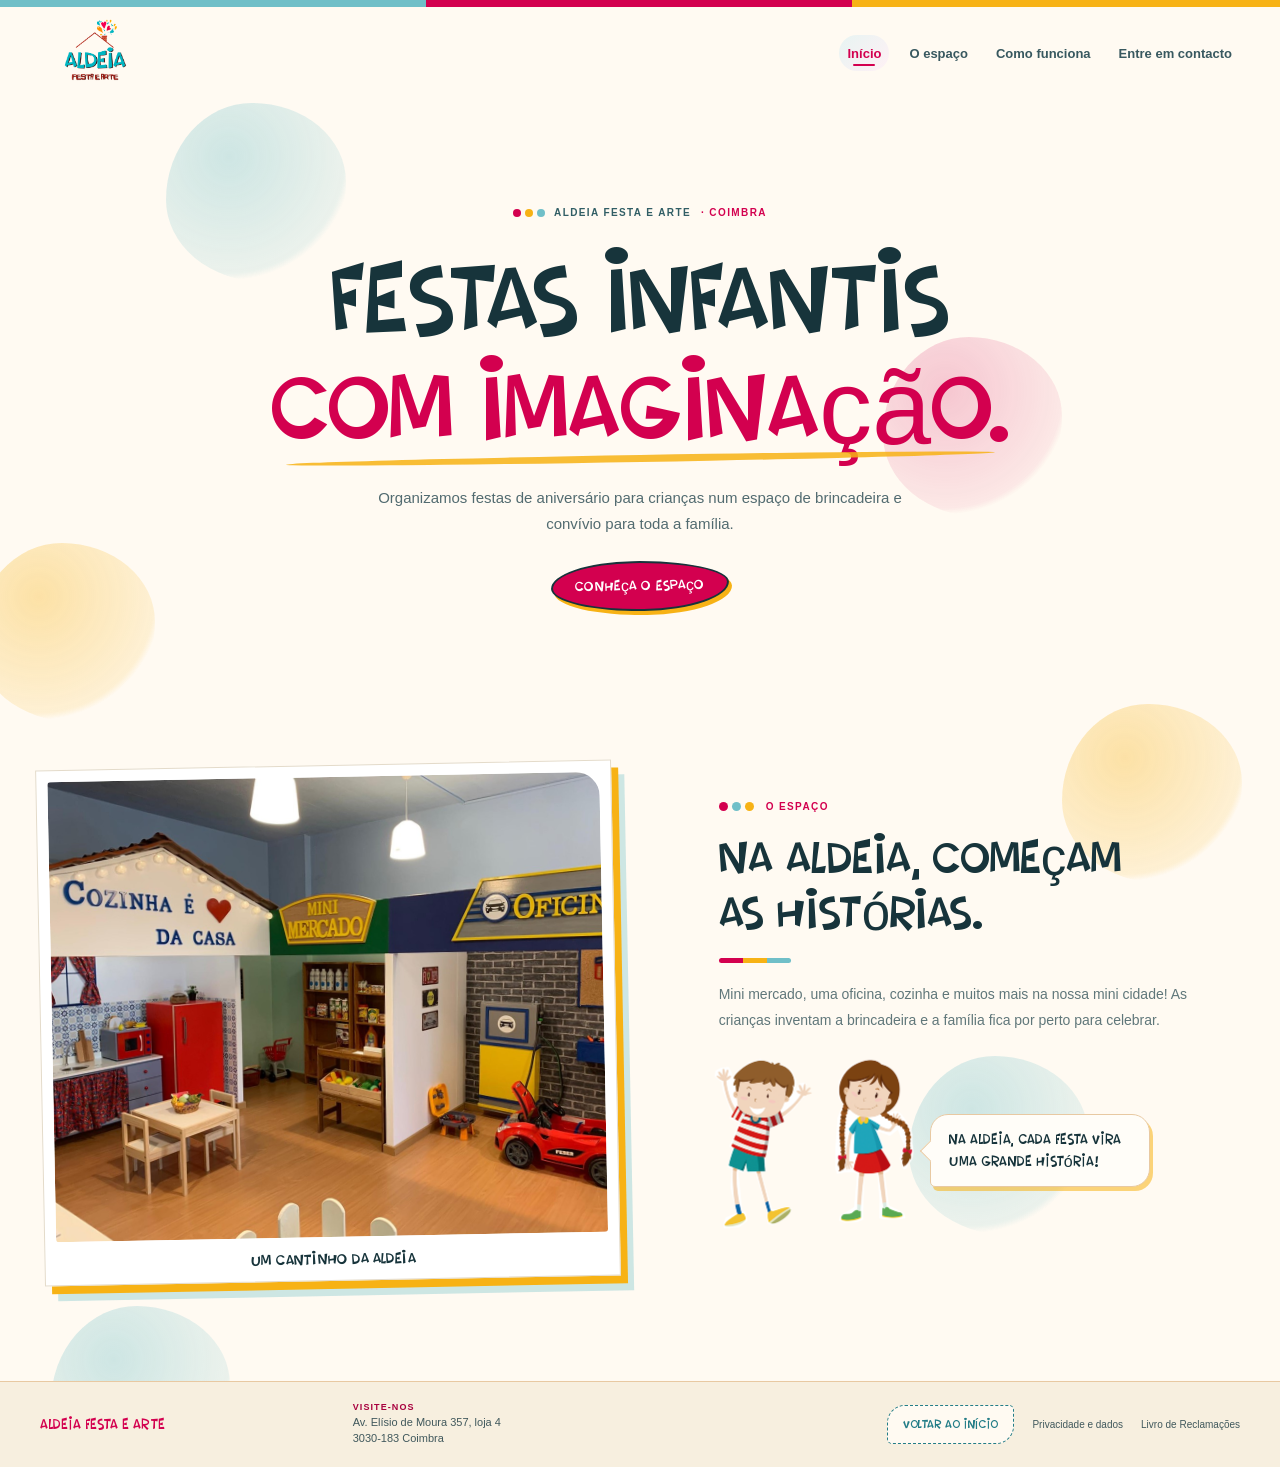
==== commit 2d724ec6: "Merge pull request #3 from patrickdsa/develop v1 aprovada" ====
--- a/index.html
+++ b/index.html
@@ -62,8 +62,8 @@
             Organizamos festas de aniversário para crianças num espaço de
             brincadeira e convívio para toda a família.
           </p>
-          <a class="home-scroll" href="#aldeia">
-            Conheça o espaço <span aria-hidden="true">↗</span>
+          <a class="home-scroll" href="espaco.html">
+            Conheça o espaço
           </a>
         </div>
       </section>
--- a/style.css
+++ b/style.css
@@ -705,7 +705,7 @@
 {
   background: #12353c;
   color: #dcebed;
-  padding: 30px 0;
+  padding: 20px 0;
 }
 
 .footer-inner
@@ -713,7 +713,7 @@
   display: grid;
   grid-template-columns: minmax(180px, .8fr) minmax(240px, 1.4fr) auto auto auto;
   align-items: center;
-  gap: 26px;
+  gap: 18px;
 }
 
 .footer-inner p
@@ -728,7 +728,7 @@
   margin: 0;
   font-style: normal;
   display: grid;
-  gap: 5px;
+  gap: 3px;
 }
 
 .footer-address-label
@@ -743,8 +743,8 @@
 .footer-address a
 {
   color: #afc8ca;
-  font-size: 12px;
-  line-height: 1.55;
+  font-size: 11px;
+  line-height: 1.45;
   text-decoration: none;
 }
 
@@ -759,6 +759,7 @@
   justify-self: end;
   color: #91a9ab;
   font-size: 10px;
+  line-height: 1.4;
   opacity: .8;
   text-decoration: none;
   text-underline-offset: 3px;
@@ -1147,6 +1148,215 @@
 
 }
 
+/* Ajustes para telemóveis estreitos e texto com palavras longas. */
+@media (max-width: 420px)
+{
+  .wrap
+  {
+    width: calc(100% - 32px);
+  }
+
+  .site-header
+  {
+    gap: 12px;
+  }
+
+  .brand-logo
+  {
+    width: 88px;
+    height: 60px;
+  }
+
+  .home-cover
+  {
+    padding-right: 16px;
+    padding-left: 16px;
+  }
+
+  .home-cover h1
+  {
+    font-size: clamp(40px, 11vw, 52px);
+    overflow-wrap: anywhere;
+  }
+
+  .home-overline
+  {
+    font-size: 9px;
+    letter-spacing: .08em;
+  }
+
+  .home-scroll
+  {
+    max-width: 100%;
+    white-space: normal;
+  }
+
+  .page-hero h1
+  {
+    font-size: clamp(40px, 12vw, 54px);
+    overflow-wrap: anywhere;
+  }
+
+  .page-link
+  {
+    grid-template-columns: 30px minmax(0, 1fr) auto;
+    gap: 8px;
+  }
+
+  .page-link strong
+  {
+    font-size: 18px;
+  }
+
+  .home-photos
+  {
+    grid-template-columns: 1fr 1fr;
+    align-items: stretch;
+  }
+
+  .home-photo:first-child,
+  .home-photo:nth-child(3)
+  {
+    height: 175px;
+  }
+
+  .home-photo:nth-child(2)
+  {
+    grid-column: 1 / -1;
+    grid-row: 1;
+    height: 230px;
+  }
+
+  .feature-photo,
+  .two-col img
+  {
+    height: 280px;
+  }
+
+  .privacy-summary
+  {
+    padding: 20px;
+  }
+
+  .privacy-summary p
+  {
+    font-size: 16px;
+  }
+}
+
+@media (max-width: 980px)
+{
+  .footer-inner
+  {
+    grid-template-columns: repeat(2, minmax(0, 1fr));
+    align-items: start;
+    gap: 20px 28px;
+  }
+
+  .footer-inner > *
+  {
+    min-width: 0;
+  }
+
+  .footer-address
+  {
+    grid-column: 2;
+  }
+
+  .footer-home
+  {
+    justify-self: start;
+  }
+
+  .footer-complaints
+  {
+    justify-self: start;
+    line-height: 1.5;
+  }
+}
+
+@media (max-width: 760px)
+{
+  .site-header
+  {
+    position: relative;
+    height: auto;
+    min-height: 72px;
+    flex-wrap: wrap;
+    justify-content: space-between;
+    gap: 0 12px;
+  }
+
+  .site-header > .brand
+  {
+    margin-right: auto;
+  }
+
+  .site-header > .nav-toggle
+  {
+    flex: 0 0 42px;
+  }
+
+  .site-header > .nav
+  {
+    position: static;
+    inset: auto;
+    flex: 0 0 calc(100% + 0px);
+    width: 100%;
+    margin: 0 0 12px;
+    padding: 8px 14px;
+    border: 1px solid #e9dfcf;
+    border-radius: 12px;
+    background: #fffdf8;
+    box-shadow: 0 8px 18px rgb(23 52 59 / 8%);
+  }
+
+  .footer-inner
+  {
+    grid-template-columns: minmax(0, 1fr);
+    gap: 15px;
+  }
+
+  .footer-address
+  {
+    grid-column: auto;
+  }
+
+  .footer-complaints
+  {
+    justify-self: start;
+  }
+
+  .site-footer
+  {
+    padding: 18px 0;
+  }
+
+  .footer-inner
+  {
+    gap: 11px;
+    justify-items: center;
+    text-align: center;
+  }
+
+  .footer-address
+  {
+    justify-items: center;
+  }
+
+  .footer-home
+  {
+    justify-self: center;
+    min-height: 40px;
+    padding: 8px 12px;
+  }
+
+  .footer-complaints
+  {
+    justify-self: center;
+  }
+}
+
 /* Tipografia da identidade visual nas páginas internas. */
 .page-hero h1,
 .page-links h2,
--- a/home.css
+++ b/home.css
@@ -390,9 +390,10 @@
 .home-page .site-footer {
   position: relative;
   overflow: hidden;
-  border: 0;
-  background: transparent;
+  border-top: 1px solid #e8c9a2;
+  background: var(--cream);
   color: var(--ink);
+  padding: 20px 0;
 }
 
 .home-page .footer-brand {
@@ -416,19 +417,40 @@
   color: #60777a;
 }
 
+.home-page .footer-home {
+  border-color: #237d87;
+  background: #fffaf2;
+  color: #237d87;
+}
+
+.home-page .footer-complaints {
+  opacity: 1;
+}
+
 @media (max-width: 760px) {
+  .home-page .site-footer {
+    padding: 18px 0;
+  }
+
   .home-page .site-header {
-    height: 76px;
+    height: auto;
+    min-height: 76px;
+    flex-wrap: wrap;
+    gap: 0 12px;
   }
 
   .home-page .nav {
-    top: 76px;
+    position: static;
+    inset: auto;
+    flex: 0 0 100%;
+    width: 100%;
+    margin: 0 0 12px;
     gap: 0;
-    padding: 12px 18px;
+    padding: 8px 14px;
     border: 1px solid #e9dfcf;
     border-radius: 12px;
     background: #fffdf8;
-    box-shadow: 0 14px 30px rgb(23 52 59 / 12%);
+    box-shadow: 0 8px 18px rgb(23 52 59 / 8%);
     transform: none;
   }
 
@@ -477,6 +499,10 @@
     min-height: 48px;
     padding: 0 19px;
     font-size: 15px;
+  }
+
+  .home-scroll span {
+    display: none;
   }
 
   .home-introduction {
